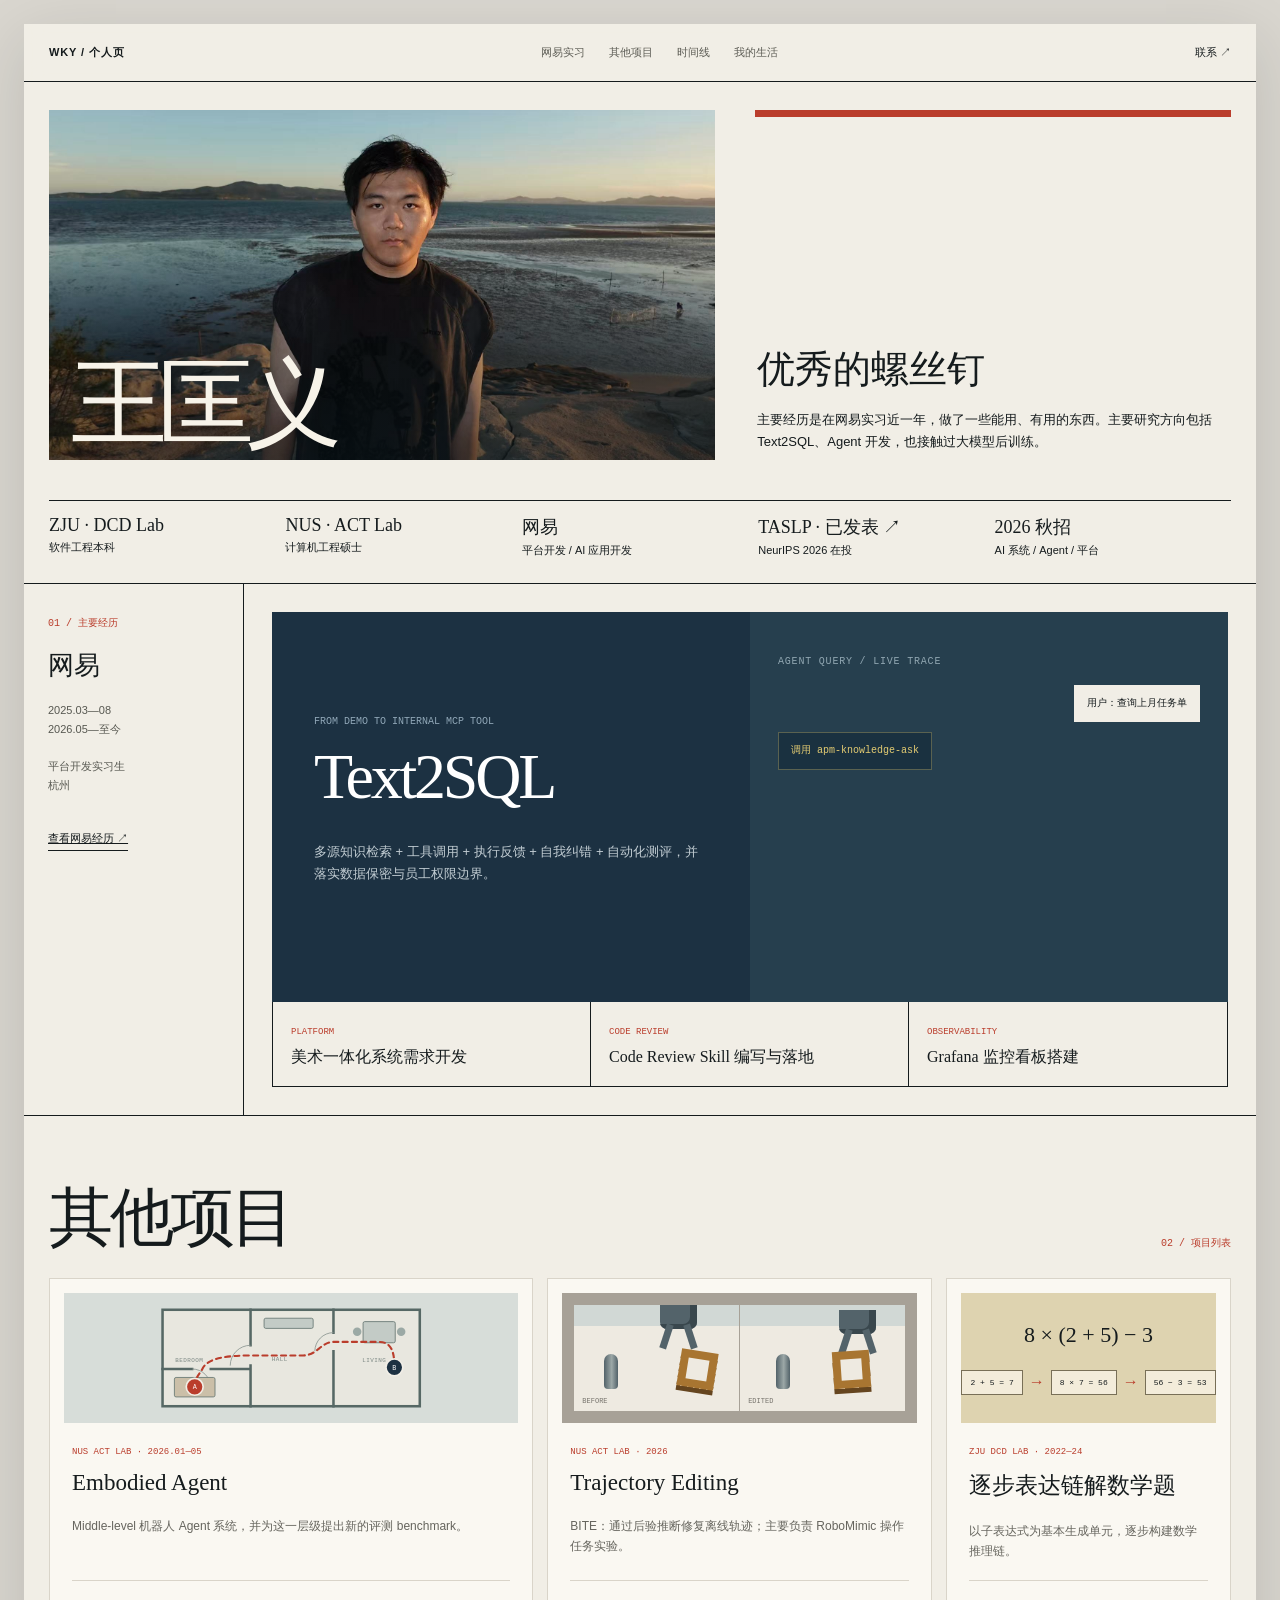
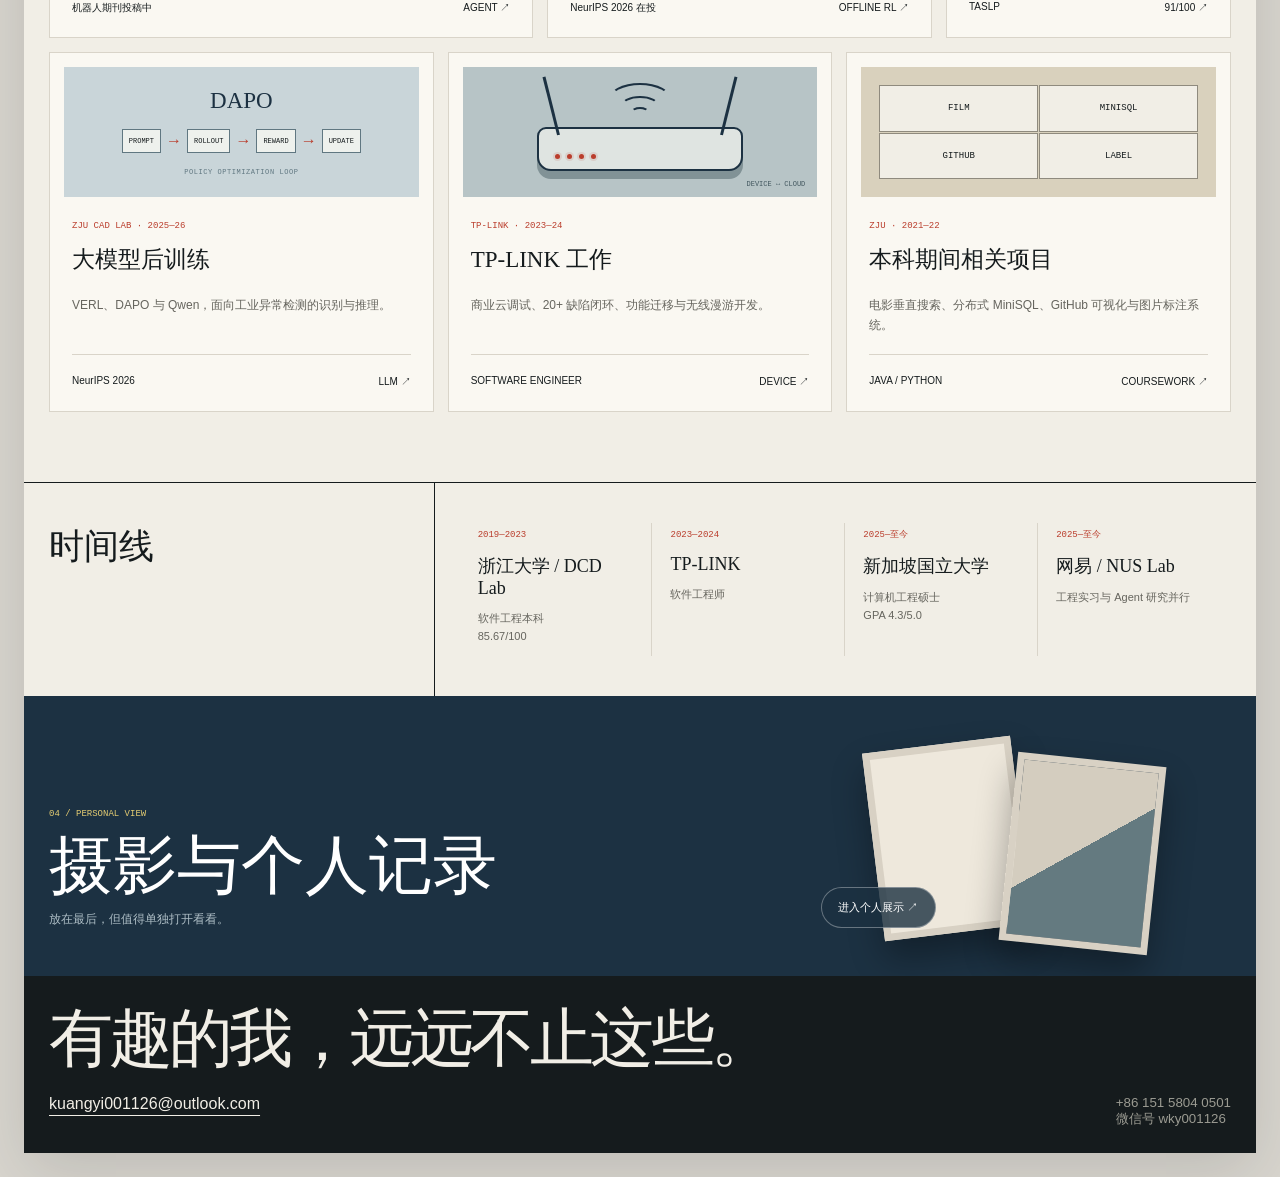
==== index.html @ 23b54fb2 "Refine portfolio homepage and project summaries" ====
<!doctype html>
<html lang="zh-CN">
<head>
  <meta charset="utf-8"><meta name="viewport" content="width=device-width,initial-scale=1">
  <meta name="description" content="王匡义的个人网站：网易平台与 AI 应用开发、Text2SQL、Agent 研究及软件工程项目。">
  <title>WKY / 个人页</title>
  <link rel="stylesheet" href="assets/layout.css">
  <style>
    :root{--paper:#f1eee6;--ink:#151b1d;--red:#ba3d2c;--soft:#d9d4c9;--white:#faf8f2;--navy:#1c3142;--gold:#e4cc72;--sans:Arial,"PingFang SC","Microsoft YaHei",sans-serif;--serif:Georgia,"Songti SC",serif}*{box-sizing:border-box}html{scroll-behavior:smooth}body{margin:0;background:var(--paper);color:var(--ink);font-family:var(--sans)}a{color:inherit}.nav{height:58px;display:flex;align-items:center;padding:0 25px;border-bottom:1px solid var(--ink);position:sticky;top:0;background:#f1eee6ed;backdrop-filter:blur(10px);z-index:20;font-size:11px}.nav b{letter-spacing:.08em}.nav nav{margin:auto;display:flex;gap:24px}.nav a{text-decoration:none}.nav nav a{color:#5c5c55}.nav nav a:hover{color:var(--red)}.hero{padding:45px 25px 25px;border-bottom:1px solid var(--ink)}.hero-top{display:grid;grid-template-columns:1.4fr .6fr;gap:40px;align-items:end}.hero h1{font:400 clamp(72px,12vw,170px)/.75 var(--serif);letter-spacing:-.09em;margin:0}.hero-intro{border-top:7px solid var(--red);padding-top:14px}.hero-intro h2{font:400 clamp(22px,3vw,39px)/1.05 var(--serif);margin:0 0 20px}.hero-intro p{font-size:13px;line-height:1.7;margin:0}.factbar{display:grid;grid-template-columns:repeat(4,1fr);margin-top:40px;border-top:1px solid var(--ink)}.fact{padding:14px 14px 0 0;font-size:11px}.fact b{display:block;font:500 18px var(--serif);margin-bottom:4px}.feature{display:grid;grid-template-columns:220px 1fr;border-bottom:1px solid var(--ink);scroll-margin-top:58px}.rail{border-right:1px solid var(--ink);padding:28px 24px}.rail small{color:var(--red);font:10px ui-monospace,monospace}.rail h2{font:400 26px var(--serif);margin:18px 0}.rail p{font-size:11px;line-height:1.7;color:#575851}.feature-main{padding:28px}.feature-visual{height:390px;background:var(--navy);color:white;display:grid;grid-template-columns:1fr 1fr;overflow:hidden}.query{padding:42px;display:flex;flex-direction:column;justify-content:center}.query small{font:10px ui-monospace,monospace;color:#90a7b7}.query h2{font:400 clamp(37px,5vw,70px)/.95 var(--serif);letter-spacing:-.05em;margin:20px 0}.query p{font-size:13px;line-height:1.7;color:#c2cdd3}.diagram{position:relative;background:#263f4e;display:grid;place-items:center}.loop{width:260px;height:260px;border:1px solid #ffffff4a;border-radius:50%;position:relative;animation:spin 24s linear infinite}.loop span{position:absolute;background:var(--paper);color:var(--ink);padding:8px 10px;font:9px ui-monospace,monospace;transform:translate(-50%,-50%)}.loop span:nth-child(1){left:50%;top:0}.loop span:nth-child(2){left:100%;top:50%}.loop span:nth-child(3){left:50%;top:100%}.loop span:nth-child(4){left:0;top:50%}.feature-caption{display:grid;grid-template-columns:repeat(3,1fr);border:1px solid var(--ink);border-top:0}.cap{padding:18px;border-right:1px solid var(--ink)}.cap:last-child{border:0}.cap small{font:9px ui-monospace,monospace;color:var(--red)}.cap b{display:block;margin-top:9px;font:500 16px var(--serif)}.projects{padding:70px 25px;scroll-margin-top:58px}.section-head{display:flex;justify-content:space-between;align-items:end;margin-bottom:28px}.section-head h2{font:400 clamp(38px,5vw,65px)/1 var(--serif);letter-spacing:-.05em;margin:0}.section-head span{font:10px ui-monospace,monospace;color:var(--red)}.project-grid{display:grid;grid-template-columns:repeat(12,1fr);gap:14px}.card{background:var(--white);border:1px solid var(--soft);min-height:360px;padding:22px;display:flex;flex-direction:column;transition:.3s;cursor:pointer}.card:hover{transform:translateY(-5px);border-color:var(--ink)}.card:nth-child(1){grid-column:span 5}.card:nth-child(2){grid-column:span 4}.card:nth-child(3){grid-column:span 3}.card:nth-child(4),.card:nth-child(5),.card:nth-child(6){grid-column:span 4}.poster{height:130px;margin:-8px -8px 24px;position:relative;overflow:hidden}.p-agent{background:#d9ddd8}.p-agent:before{content:"";position:absolute;width:52px;height:52px;border-radius:50%;background:var(--red);left:55%;top:35%;box-shadow:0 0 0 22px #ba3d2c20}.p-agent:after{content:"";position:absolute;inset:20px;border:1px solid #626d69;transform:skewY(-4deg)}.p-policy{background:var(--navy)}.p-policy:after{content:"";position:absolute;left:10%;top:50%;width:85%;height:2px;background:var(--gold);transform:rotate(-10deg);box-shadow:0 -18px #e4cc7277,0 18px #e4cc7244}.p-reason{background:#ded3b0;display:grid;place-items:center;font:26px var(--serif)}.p-post{background:#c9d5d9;background-image:repeating-linear-gradient(90deg,transparent 0 30px,#8499a126 30px 31px)}.p-platform{background:#e1ddd4}.p-platform:after{content:"APM / QA / INCIDENT";position:absolute;inset:0;display:grid;place-items:center;font:11px ui-monospace,monospace}.p-device{background:#b7c4c6}.p-device:before{content:"";position:absolute;width:55%;height:34%;left:22%;top:43%;border:2px solid var(--navy);border-radius:5px}.card small{font:9px ui-monospace,monospace;color:var(--red)}.card h3{font:500 23px var(--serif);margin:13px 0 8px}.card p{font-size:12px;line-height:1.7;color:#66655e}.card footer{margin-top:auto;padding-top:20px;font-size:10px;border-top:1px solid var(--soft);display:flex;justify-content:space-between}
    .personal{background:var(--navy);color:white;padding:80px 0 65px;overflow:hidden;scroll-margin-top:58px}.personal-head{padding:0 25px;display:grid;grid-template-columns:1fr 1fr;gap:8vw;align-items:end}.personal-head small{font:10px ui-monospace,monospace;color:var(--gold)}.personal-head h2{font:400 clamp(43px,6vw,78px)/.92 var(--serif);letter-spacing:-.055em;margin:18px 0 0}.personal-head p{font-size:13px;line-height:1.75;color:#bcc9d0;margin:0;max-width:560px}.photo-window{margin-top:46px;overflow-x:auto;scrollbar-width:none;cursor:grab;touch-action:pan-y;scroll-snap-type:x proximity}.photo-window::-webkit-scrollbar{display:none}.photo-window.dragging{cursor:grabbing}.photo-track{display:flex;align-items:center;gap:38px;width:max-content;padding:25px 12vw 70px}.photo-frame{width:330px;flex:none;background:#eee8dc;color:var(--ink);padding:13px 13px 20px;border:1px solid #918b80;box-shadow:0 22px 50px #07111d99;scroll-snap-align:center;cursor:pointer;transition:transform .3s}.photo-frame:nth-child(odd){transform:rotate(-2deg)}.photo-frame:nth-child(even){transform:rotate(2.2deg)}.photo-frame:hover{transform:rotate(0) translateY(-7px)}.photo-art{height:360px;position:relative;overflow:hidden;background-color:#c7c7c0}.photo-art span{position:absolute;left:14px;bottom:14px;color:white;font:9px/1.6 ui-monospace,monospace;letter-spacing:.08em;text-shadow:0 1px 4px #000}.photo-a{background:linear-gradient(155deg,transparent 0 52%,#152f42 52%),linear-gradient(25deg,#b7c4c2 0 35%,#d7aa72 35% 52%,#ece6d8 52%)}.photo-b{background:radial-gradient(circle at 68% 34%,#e5cb72 0 9%,transparent 9.5%),linear-gradient(90deg,transparent 49%,#f1eee6 49% 51%,transparent 51%),linear-gradient(#6c7e83 0 48%,#263d4a 48%)}.photo-c{background:repeating-linear-gradient(90deg,#d8d3c8 0 36px,#7d8b89 36px 38px);position:relative}.photo-c:after{content:"";position:absolute;width:120px;height:120px;border-radius:50%;background:var(--red);left:50%;top:50%;transform:translate(-50%,-50%);mix-blend-mode:multiply}.photo-d{background:linear-gradient(35deg,#172f40 0 42%,transparent 42%),linear-gradient(145deg,#d4cdbf 0 50%,#8fa19d 50%)}.photo-frame figcaption{padding:15px 3px 0;display:flex;justify-content:space-between;gap:15px}.photo-frame b{font:500 18px var(--serif)}.photo-frame small{font:8px/1.5 ui-monospace,monospace;color:#77736b;text-align:right}.personal-foot{padding:0 25px;display:flex;justify-content:space-between;color:#91a4ae;font-size:10px}.personal-foot b{color:var(--gold);font-weight:400}.lightbox{position:fixed;inset:0;z-index:60;background:#0c1822eF;display:none;place-items:center;padding:30px}.lightbox.show{display:grid}.lightbox-card{width:min(680px,90vw);background:#eee8dc;padding:16px;color:var(--ink);box-shadow:0 30px 100px #000}.lightbox-card .photo-art{height:min(68vh,650px)}.lightbox-caption{padding:18px 5px 5px;display:flex;justify-content:space-between}.lightbox-close{position:fixed;right:25px;top:22px;background:transparent;border:1px solid #ffffff66;color:white;width:42px;height:42px;border-radius:50%;cursor:pointer;font-size:20px}
    .profile{display:grid;grid-template-columns:1fr 2fr;border-top:1px solid var(--ink)}.profile-title{padding:40px 25px;border-right:1px solid var(--ink)}.profile-title h2{font:400 35px var(--serif);margin:0}.profile-main{padding:40px 25px}.timeline{display:grid;grid-template-columns:repeat(4,1fr)}.time{padding:0 18px;border-right:1px solid var(--soft)}.time:last-child{border:0}.time time{font:9px ui-monospace,monospace;color:var(--red)}.time h3{font:500 18px var(--serif);margin:13px 0 5px}.time p{font-size:11px;line-height:1.6;color:#66655e}.contact{background:var(--ink);color:var(--paper);padding:60px 25px 25px}.contact h2{font:400 clamp(45px,8vw,105px)/.85 var(--serif);letter-spacing:-.06em;margin:0 0 45px}.contact-row{display:flex;justify-content:space-between}.contact a{color:var(--paper);text-underline-offset:6px}.contact small{color:#9b9b92}.reveal{opacity:0;transform:translateY(18px);transition:.6s}.reveal.on{opacity:1;transform:none}@keyframes spin{to{transform:rotate(360deg)}}
    @media(max-width:800px){.nav nav{display:none}.nav{justify-content:space-between}.hero-top,.feature,.profile,.personal-head{grid-template-columns:1fr}.hero h1{font-size:23vw}.hero-intro{margin-top:40px}.factbar{grid-template-columns:1fr 1fr}.rail{border-right:0;border-bottom:1px solid var(--ink)}.feature-main{padding:16px}.feature-visual{height:auto;grid-template-columns:1fr}.diagram{min-height:320px}.feature-caption{grid-template-columns:1fr}.cap{border-right:0;border-bottom:1px solid var(--ink)}.project-grid{grid-template-columns:1fr}.card:nth-child(n){grid-column:auto}.personal-head{gap:25px}.photo-track{padding-left:40px;padding-right:40px;gap:25px}.photo-frame{width:270px}.photo-art{height:315px}.personal-foot{display:block}.personal-foot span{display:block;margin-top:8px}.timeline{grid-template-columns:1fr 1fr;gap:25px}.profile-title{border-right:0;border-bottom:1px solid var(--ink)}.contact-row{display:block}.contact small{display:block;margin-top:25px}}@media(prefers-reduced-motion:reduce){.loop{animation:none}.reveal{opacity:1;transform:none}.photo-frame{transition:none}}
    a.card{text-decoration:none;color:inherit}.feature-link{display:inline-block;margin-top:26px;border-bottom:1px solid var(--ink);padding-bottom:4px;font-size:11px}.personal-entry{min-height:280px;background:var(--navy);color:white;text-decoration:none;padding:48px 25px;display:flex;align-items:end;justify-content:space-between;position:relative;overflow:hidden}.personal-entry:before,.personal-entry:after{content:"";position:absolute;width:135px;height:175px;background:#eee8dc;border:7px solid #d8d1c4;right:19%;top:48px;box-shadow:0 18px 35px #0005;transform:rotate(-7deg)}.personal-entry:after{right:8%;top:63px;transform:rotate(6deg);background:linear-gradient(145deg,#d4cdbf 0 48%,#647a80 48%)}.personal-entry span,.personal-entry>i{position:relative;z-index:2}.personal-entry small{display:block;color:var(--gold);font:9px ui-monospace,monospace;margin-bottom:17px}.personal-entry b{display:block;font:400 clamp(37px,5vw,67px)/.95 var(--serif)}.personal-entry em{display:block;color:#aebec6;font-style:normal;font-size:12px;margin-top:14px}.personal-entry>i{font-style:normal;border:1px solid #ffffff55;border-radius:999px;padding:12px 16px;margin-right:25%;font-size:11px;background:#1c3142cc}.personal-entry:hover>i{background:var(--paper);color:var(--ink)}@media(max-width:800px){.personal-entry{min-height:360px;display:block;padding:40px 20px}.personal-entry:before{right:30%;top:175px;width:105px;height:140px}.personal-entry:after{right:8%;top:190px;width:105px;height:140px}.personal-entry>i{display:inline-block;margin:30px 0 0}}
  </style>
  <link rel="stylesheet" href="assets/home-v2.css">
</head>
<body>
  <header class="nav"><b>WKY / 个人页</b><nav><a href="#netease">网易实习</a><a href="#projects">其他项目</a><a href="#profile">时间线</a><a href="personal/index.html">我的生活</a></nav><button class="nav-contact" type="button" data-contact-open>联系 ↗</button></header>
  <main>
    <section class="hero"><div class="hero-top"><div class="portrait-stage"><img src="assets/personal-hero.jpg" alt="王匡义在海边的个人照"><h1>王匡义</h1></div><div class="hero-intro"><h2>优秀的螺丝钉</h2><p>主要经历是在网易实习近一年，做了一些能用、有用的东西。主要研究方向包括 Text2SQL、Agent 开发，也接触过大模型后训练。</p></div></div><div class="factbar"><div class="fact"><b>ZJU · DCD Lab</b>软件工程本科</div><div class="fact"><b>NUS · ACT Lab</b>计算机工程硕士</div><div class="fact"><b>网易</b>平台开发 / AI 应用开发</div><a class="fact fact-link" href="https://ieeexplore.ieee.org/document/10552332/authors#authors" target="_blank" rel="noreferrer"><b>TASLP · 已发表 ↗</b>NeurIPS 2026 在投</a><div class="fact fact-recruit"><b>2026 秋招</b>AI 系统 / Agent / 平台</div></div></section>
    <section class="feature" id="netease"><aside class="rail"><small>01 / 主要经历</small><h2>网易</h2><p>2025.03—08<br>2026.05—至今<br><br>平台开发实习生<br>杭州</p><a class="feature-link" href="projects/text2sql/index.html">查看网易经历 ↗</a></aside><div class="feature-main"><div class="feature-visual reveal"><div class="query"><small>FROM DEMO TO INTERNAL MCP TOOL</small><h2>Text2SQL</h2><p>多源知识检索 + 工具调用 + 执行反馈 + 自我纠错 + 自动化测评，并落实数据保密与员工权限边界。</p></div><div class="agent-console" aria-label="一次 Agent 查询公司数据的演示"><div class="agent-thread"><div class="agent-status">AGENT QUERY / LIVE TRACE</div><div class="agent-line user">用户：查询上月任务单</div><div class="agent-line tool">调用 apm-knowledge-ask</div><div class="agent-line">返回：请确认月份口径，默认为结算月。</div><div class="agent-line user">用户：结算月，查询</div><div class="agent-line tool">调用 apm-query-ask</div><div class="agent-line agent-cursor">返回：上月任务单共 XX 条</div></div></div></div><div class="feature-caption"><div class="cap"><small>PLATFORM</small><b>美术一体化系统需求开发</b></div><div class="cap"><small>CODE REVIEW</small><b>Code Review Skill 编写与落地</b></div><div class="cap"><small>OBSERVABILITY</small><b>Grafana 监控看板搭建</b></div></div></div></section>
    <section class="projects" id="projects"><header class="section-head"><h2>其他项目</h2><span>02 / 项目列表</span></header><div class="project-grid">
      <a class="card reveal" href="projects/embodied-agent/index.html"><div class="poster p-agent"><svg class="floorplan" viewBox="0 0 320 130" role="img" aria-label="Agent 从卧室 A 经过门洞和走廊到达客厅 B 的俯视路径"><rect class="floor-shell" x="8" y="8" width="304" height="114"/><path class="floor-wall" d="M112 8V50 M112 74V122 M210 8V35 M210 57V122 M8 78H43 M65 78H112"/><path class="floor-door" d="M112 50A24 24 0 0 0 88 74 M210 35A22 22 0 0 0 188 57 M43 78A22 22 0 0 1 65 100"/><rect class="floor-bed" x="22" y="88" width="48" height="23" rx="2"/><rect class="floor-table" x="245" y="22" width="38" height="25" rx="2"/><circle class="floor-chair" cx="238" cy="34" r="5"/><circle class="floor-chair" cx="290" cy="34" r="5"/><rect class="floor-cabinet" x="128" y="18" width="58" height="12" rx="2"/><text class="floor-label" x="23" y="70">BEDROOM</text><text class="floor-label" x="137" y="68">HALL</text><text class="floor-label" x="244" y="70">LIVING</text><path class="agent-route" d="M46 99 C46 88 52 84 55 78 C61 65 84 62 112 62 L174 62 C191 62 195 46 210 46 L264 46 C280 46 282 61 282 76"/><circle class="point point-a" cx="46" cy="99" r="10"/><text class="point-text" x="46" y="102">A</text><circle class="point point-b" cx="282" cy="76" r="10"/><text class="point-text" x="282" y="79">B</text></svg></div><small>NUS ACT LAB · 2026.01—05</small><h3>Embodied Agent</h3><p>Middle-level 机器人 Agent 系统，并为这一层级提出新的评测 benchmark。</p><footer><span>机器人期刊投稿中</span><span>AGENT ↗</span></footer></a>
      <a class="card reveal" href="projects/generative-policy/index.html"><div class="poster p-trajectory" aria-label="机械臂操作轨迹编辑的前后对比示意图"><div class="manip-frame"><i class="gripper"></i><i class="peg"></i><i class="fixture"></i><span>BEFORE</span></div><div class="manip-frame edited"><i class="gripper"></i><i class="peg"></i><i class="fixture"></i><span>EDITED</span></div></div><small>NUS ACT LAB · 2026</small><h3>Trajectory Editing</h3><p>BITE：通过后验推断修复离线轨迹；主要负责 RoboMimic 操作任务实验。</p><footer><span>NeurIPS 2026 在投</span><span>OFFLINE RL ↗</span></footer></a>
      <a class="card reveal" href="projects/reasoning-chain/index.html"><div class="poster p-math" aria-label="数学应用题逐步拆解为子表达式的示意图"><div class="math-problem">8 × (2 + 5) − 3</div><div class="math-chain"><span>2 + 5 = 7</span><b>→</b><span>8 × 7 = 56</span><b>→</b><span>56 − 3 = 53</span></div></div><small>ZJU DCD LAB · 2022—24</small><h3>逐步表达链解数学题</h3><p>以子表达式为基本生成单元，逐步构建数学推理链。</p><footer><span>TASLP</span><span>91/100 ↗</span></footer></a>
      <a class="card reveal" href="projects/post-training/index.html"><div class="poster p-dapo" aria-label="DAPO 强化学习后训练闭环示意图"><strong>DAPO</strong><div class="dapo-flow"><span>PROMPT</span><b>→</b><span>ROLLOUT</span><b>→</b><span>REWARD</span><b>→</b><span>UPDATE</span></div><i>POLICY OPTIMIZATION LOOP</i></div><small>ZJU CAD LAB · 2025—26</small><h3>大模型后训练</h3><p>VERL、DAPO 与 Qwen，面向工业异常检测的识别与推理。</p><footer><span>NeurIPS 2026</span><span>LLM ↗</span></footer></a>
      <a class="card reveal" href="projects/tplink/index.html"><div class="poster p-router" aria-label="带天线和无线信号的路由器示意图"><div class="wifi"><i></i><i></i><i></i></div><div class="router"><span class="antenna left"></span><span class="antenna right"></span><div class="router-face"><i></i><i></i><i></i><i></i></div></div><small>DEVICE ↔ CLOUD</small></div><small>TP-LINK · 2023—24</small><h3>TP-LINK 工作</h3><p>商业云调试、20+ 缺陷闭环、功能迁移与无线漫游开发。</p><footer><span>SOFTWARE ENGINEER</span><span>DEVICE ↗</span></footer></a>
      <a class="card reveal" href="projects/undergraduate/index.html"><div class="poster p-undergrad"><span>FILM</span><span>MINISQL</span><span>GITHUB</span><span>LABEL</span></div><small>ZJU · 2021—22</small><h3>本科期间相关项目</h3><p>电影垂直搜索、分布式 MiniSQL、GitHub 可视化与图片标注系统。</p><footer><span>JAVA / PYTHON</span><span>COURSEWORK ↗</span></footer></a>
    </div></section>
    <section class="profile" id="profile"><div class="profile-title"><h2>时间线</h2></div><div class="profile-main"><div class="timeline"><article class="time"><time>2019—2023</time><h3>浙江大学 / DCD Lab</h3><p>软件工程本科<br>85.67/100</p></article><article class="time"><time>2023—2024</time><h3>TP-LINK</h3><p>软件工程师</p></article><article class="time"><time>2025—至今</time><h3>新加坡国立大学</h3><p>计算机工程硕士<br>GPA 4.3/5.0</p></article><article class="time"><time>2025—至今</time><h3>网易 / NUS Lab</h3><p>工程实习与 Agent 研究并行</p></article></div></div></section>
    <a class="personal-entry" href="personal/index.html"><span><small>04 / PERSONAL VIEW</small><b>摄影与个人记录</b><em>放在最后，但值得单独打开看看。</em></span><i>进入个人展示 ↗</i></a>
  </main>
  <footer class="contact"><h2>有趣的我，远远不止这些。</h2><div class="contact-row"><a href="mailto:kuangyi001126@outlook.com">kuangyi001126@outlook.com</a><small>+86 151 5804 0501<br>微信号 wky001126</small></div></footer>
  <div class="contact-modal" role="dialog" aria-modal="true" aria-labelledby="contact-title"><div class="contact-card"><header><h2 id="contact-title">联系我</h2><button class="contact-close" type="button" aria-label="关闭联系信息">×</button></header><dl class="contact-list"><div class="contact-item"><dt>EMAIL</dt><dd><a href="mailto:kuangyi001126@outlook.com">kuangyi001126@outlook.com</a></dd></div><div class="contact-item"><dt>PHONE</dt><dd><a href="tel:+8615158040501">151 5804 0501</a></dd></div><div class="contact-item"><dt>WECHAT</dt><dd>wky001126</dd></div></dl></div></div>
  <script>
    const io=new IntersectionObserver(es=>es.forEach(e=>e.isIntersecting&&e.target.classList.add('on')),{threshold:.1});document.querySelectorAll('.reveal').forEach(e=>io.observe(e));
    const agentLines=[...document.querySelectorAll('.agent-line')],reducedMotion=matchMedia('(prefers-reduced-motion: reduce)');
    let agentTimers=[];
    function clearAgentTimers(){agentTimers.forEach(clearTimeout);agentTimers=[]}
    function runAgentTrace(){
      clearAgentTimers();
      agentLines.forEach(line=>line.classList.remove('visible'));
      if(reducedMotion.matches){agentLines.forEach(line=>line.classList.add('visible'));return}
      agentLines.forEach((line,index)=>agentTimers.push(setTimeout(()=>line.classList.add('visible'),350+index*900)));
      agentTimers.push(setTimeout(runAgentTrace,350+agentLines.length*900+3000));
    }
    runAgentTrace();reducedMotion.addEventListener('change',runAgentTrace);
    const contactModal=document.querySelector('.contact-modal'),contactOpen=document.querySelector('[data-contact-open]'),contactClose=document.querySelector('.contact-close');
    function setContact(open){contactModal.classList.toggle('show',open);document.body.style.overflow=open?'hidden':'';if(open)contactClose.focus();else contactOpen.focus()}
    contactOpen.addEventListener('click',()=>setContact(true));contactClose.addEventListener('click',()=>setContact(false));contactModal.addEventListener('click',event=>{if(event.target===contactModal)setContact(false)});document.addEventListener('keydown',event=>{if(event.key==='Escape'&&contactModal.classList.contains('show'))setContact(false)});
  </script>
</body></html>
---- assets/layout.css ----
/* Shared page frame: roomy on desktop, unchanged edge-to-edge on mobile. */
@media (min-width: 1024px) {
  html {
    background: #d9d6cf;
  }

  body {
    width: calc(100% - 48px);
    max-width: 1600px;
    min-height: calc(100vh - 48px);
    margin: 24px auto !important;
    box-shadow: 0 18px 60px rgba(21, 27, 29, 0.14);
  }

  html:has(.personal-hero) {
    background: #102431;
  }
}
---- assets/home-v2.css ----
/* Homepage refinement based on the content ledger (2026-08-12). */
.nav-contact {
  border: 0;
  padding: 0;
  background: transparent;
  color: inherit;
  font: inherit;
  cursor: pointer;
}

.hero {
  padding-top: 28px;
}

.hero-top {
  grid-template-columns: minmax(0, 1.05fr) minmax(360px, .75fr);
  align-items: stretch;
}

.portrait-stage {
  position: relative;
  min-height: 350px;
  max-height: 390px;
  overflow: hidden;
  background: #a8c3c6;
}

.portrait-stage img {
  width: 100%;
  height: 100%;
  object-fit: cover;
  object-position: center 43%;
  display: block;
  filter: saturate(.85) contrast(1.03);
}

.portrait-stage::after {
  content: "";
  position: absolute;
  inset: 42% 0 0;
  background: linear-gradient(transparent, rgba(12, 24, 30, .58));
  pointer-events: none;
}

.hero .portrait-stage h1 {
  position: absolute;
  left: 22px;
  bottom: 18px;
  z-index: 1;
  color: #f7f3e9;
  font-size: clamp(62px, 7.5vw, 112px);
  line-height: .78;
  text-shadow: 0 3px 24px rgba(0, 0, 0, .35);
}

.hero-intro {
  display: flex;
  flex-direction: column;
  justify-content: flex-end;
  padding: 28px 2px 7px;
}

.fact-link {
  text-decoration: none;
}

.fact-link:hover b {
  color: var(--red);
}

.factbar {
  grid-template-columns: repeat(5, minmax(0, 1fr));
}

.agent-console {
  background: #263f4e;
  padding: 28px;
  display: flex;
  align-items: center;
  overflow: hidden;
}

.agent-thread {
  width: 100%;
  display: grid;
  gap: 10px;
  font: 10px/1.55 ui-monospace, SFMono-Regular, Consolas, monospace;
}

.agent-status {
  margin-bottom: 5px;
  color: #91a7b2;
  letter-spacing: .08em;
}

.agent-line {
  width: fit-content;
  max-width: 92%;
  padding: 10px 12px;
  border: 1px solid #ffffff2c;
  background: #172d3dcc;
  color: #d9e2e6;
  opacity: 0;
  transform: translateY(7px);
  transition: opacity .32s ease, transform .32s ease;
}

.agent-line.visible {
  opacity: 1;
  transform: none;
}

.agent-line.user {
  justify-self: end;
  background: #f1eee6;
  color: var(--ink);
  border-color: transparent;
}

.agent-line.tool {
  color: var(--gold);
  border-color: #e4cc7250;
}

.agent-cursor::after {
  content: "_";
  animation: cursor-blink .7s steps(1) infinite;
}

@keyframes cursor-blink { 50% { opacity: 0; } }

.feature-caption {
  grid-template-columns: repeat(3, 1fr);
}

.p-agent {
  display: grid;
  place-items: center;
  padding: 10px;
  background: #d7ddd9;
}

.p-agent::before,
.p-agent::after {
  content: none;
}

.floorplan {
  width: 100%;
  height: 100%;
}

.floor-shell,
.floor-wall {
  fill: #e8e7df;
  stroke: #566865;
  stroke-width: 3;
  stroke-linecap: square;
}

.floor-wall { fill: none; }

.floor-door {
  fill: none;
  stroke: #8b9691;
  stroke-width: 1;
}

.floor-bed,
.floor-table,
.floor-cabinet {
  fill: #c3cbc6;
  stroke: #687874;
  stroke-width: 1;
}

.floor-bed { fill: #cbbfa8; }
.floor-chair { fill: #9ba9a5; }

.floor-label {
  fill: #7b8783;
  font: 7px ui-monospace, monospace;
  letter-spacing: .08em;
}

.agent-route {
  fill: none;
  stroke: var(--red);
  stroke-width: 2.5;
  stroke-linecap: round;
  stroke-dasharray: 6 5;
}

.point { stroke: #f1eee6; stroke-width: 2; }
.point-a { fill: var(--red); }
.point-b { fill: var(--navy); }

.point-text {
  fill: white;
  text-anchor: middle;
  font: 8px ui-monospace, monospace;
}

.p-undergrad {
  background: #d9d1bd;
  display: grid;
  grid-template-columns: repeat(2, 1fr);
  gap: 1px;
  padding: 18px;
}

.p-trajectory {
  display: grid;
  grid-template-columns: 1fr 1fr;
  gap: 1px;
  padding: 12px;
  background: #a7a197;
}

.manip-frame {
  position: relative;
  overflow: hidden;
  background: linear-gradient(#d1d8d5 0 20%, #eeeae1 20%);
}

.manip-frame span {
  position: absolute;
  left: 8px;
  bottom: 6px;
  color: #77746d;
  font: 7px ui-monospace, monospace;
}

.gripper {
  position: absolute;
  width: 37px;
  height: 24px;
  left: 52%;
  top: 0;
  background: #53636a;
  border-radius: 0 0 7px 7px;
  box-shadow: inset -7px -5px #39474d;
}

.gripper::before,
.gripper::after {
  content: "";
  position: absolute;
  top: 19px;
  width: 7px;
  height: 25px;
  background: #53636a;
}

.gripper::before { left: 3px; transform: rotate(18deg); }
.gripper::after { right: 3px; transform: rotate(-18deg); }

.peg {
  position: absolute;
  left: 18%;
  bottom: 22px;
  width: 14px;
  height: 35px;
  border-radius: 7px 7px 4px 4px;
  background: linear-gradient(90deg, #526269, #9ca8a7 55%, #526269);
}

.fixture {
  position: absolute;
  right: 14%;
  bottom: 23px;
  width: 37px;
  height: 37px;
  border: 8px solid #a87531;
  transform: rotate(9deg);
  box-shadow: 0 5px 0 #65451f;
}

.edited .gripper { left: 60%; top: 5px; }
.edited .peg { left: 22%; }
.edited .fixture { right: 21%; transform: rotate(-4deg); }

.p-math {
  display: flex;
  flex-direction: column;
  justify-content: center;
  gap: 22px;
  padding: 20px;
  background: #ded3b0;
}

.math-problem {
  text-align: center;
  font: 500 22px var(--serif);
}

.math-chain {
  display: flex;
  align-items: center;
  justify-content: center;
  gap: 6px;
}

.math-chain span {
  padding: 7px 8px;
  border: 1px solid #786f57;
  background: #f3ecda;
  font: 8px ui-monospace, monospace;
  white-space: nowrap;
}

.math-chain b { color: var(--red); font-weight: 400; }

.p-dapo {
  position: relative;
  display: grid;
  place-items: center;
  align-content: center;
  gap: 15px;
  padding: 18px;
  background: #c9d5d9;
}

.p-dapo strong {
  font: 500 23px var(--serif);
  color: var(--navy);
}

.dapo-flow {
  display: flex;
  align-items: center;
  justify-content: center;
  gap: 5px;
}

.dapo-flow span {
  padding: 7px 6px;
  border: 1px solid #607781;
  background: #eef1ed;
  font: 7px ui-monospace, monospace;
}

.dapo-flow b { color: var(--red); font-weight: 400; }

.p-dapo > i {
  color: #607781;
  font: 7px ui-monospace, monospace;
  letter-spacing: .08em;
}

.p-router {
  position: relative;
  display: grid;
  place-items: center;
  background: #b7c4c6;
}

.router {
  position: relative;
  width: 58%;
  height: 44px;
  margin-top: 34px;
  border: 2px solid var(--navy);
  border-radius: 9px 9px 14px 14px;
  background: #dfe4e1;
  box-shadow: 0 8px 0 #819296;
}

.antenna {
  position: absolute;
  bottom: 34px;
  width: 3px;
  height: 60px;
  background: var(--navy);
  transform-origin: bottom;
}

.antenna.left { left: 18px; transform: rotate(-14deg); }
.antenna.right { right: 18px; transform: rotate(14deg); }

.router-face {
  position: absolute;
  left: 16px;
  bottom: 10px;
  display: flex;
  gap: 7px;
}

.router-face i {
  width: 5px;
  height: 5px;
  border-radius: 50%;
  background: var(--red);
  box-shadow: 0 0 0 2px #ba3d2c20;
}

.wifi {
  position: absolute;
  left: 50%;
  top: 5px;
  width: 70px;
  height: 45px;
  transform: translateX(-50%);
}

.wifi i {
  position: absolute;
  left: 50%;
  bottom: 0;
  border: 2px solid var(--navy);
  border-bottom: 0;
  border-left-color: transparent;
  border-right-color: transparent;
  border-radius: 50% 50% 0 0;
  transform: translateX(-50%);
}

.wifi i:nth-child(1) { width: 18px; height: 10px; }
.wifi i:nth-child(2) { width: 39px; height: 21px; }
.wifi i:nth-child(3) { width: 64px; height: 34px; }

.p-router > small {
  position: absolute;
  right: 12px;
  bottom: 9px;
  color: #42575f;
  font: 7px ui-monospace, monospace;
}

.p-undergrad span {
  display: grid;
  place-items: center;
  background: #f1eee6;
  border: 1px solid #8f8a7e;
  font: 9px ui-monospace, monospace;
}

.contact {
  padding-top: 36px;
}

.contact h2 {
  font-size: clamp(30px, 5vw, 64px);
  margin-bottom: 28px;
}

.contact-modal {
  position: fixed;
  inset: 0;
  z-index: 80;
  display: none;
  place-items: center;
  padding: 24px;
  background: #10191de8;
}

.contact-modal.show { display: grid; }

.contact-card {
  width: min(560px, 100%);
  background: var(--paper);
  color: var(--ink);
  border-top: 7px solid var(--red);
  padding: 30px;
  box-shadow: 0 30px 90px #0008;
}

.contact-card header {
  display: flex;
  justify-content: space-between;
  align-items: start;
  margin-bottom: 28px;
}

.contact-card h2 {
  margin: 0;
  font: 400 38px/1 var(--serif);
}

.contact-close {
  border: 1px solid var(--ink);
  width: 34px;
  height: 34px;
  border-radius: 50%;
  background: transparent;
  cursor: pointer;
}

.contact-list {
  display: grid;
  gap: 0;
  margin: 0;
}

.contact-item {
  display: grid;
  grid-template-columns: 80px 1fr;
  gap: 20px;
  padding: 16px 0;
  border-top: 1px solid var(--soft);
}

.contact-item dt {
  color: var(--red);
  font: 9px ui-monospace, monospace;
}

.contact-item dd {
  margin: 0;
  font: 17px var(--serif);
}

.contact-item a { text-underline-offset: 5px; }

@media (max-width: 800px) {
  .hero { padding: 20px 16px 24px; }
  .hero-top { display: block; }
  .portrait-stage { min-height: 310px; }
  .portrait-stage img { object-position: center center; }
  .hero .portrait-stage h1 { font-size: 20vw; left: 14px; bottom: 12px; }
  .hero-intro { margin-top: 18px; padding: 18px 0 0; }
  .factbar { grid-template-columns: repeat(2, minmax(0, 1fr)); }
  .fact-recruit { grid-column: 1 / -1; }
  .agent-console { min-height: 380px; padding: 20px; }
  .agent-line { max-width: 96%; }
  .contact-card { padding: 24px 20px; }
  .contact-item { grid-template-columns: 60px 1fr; gap: 10px; }
}

@media (prefers-reduced-motion: reduce) {
  .agent-line { opacity: 1; transform: none; transition: none; }
  .agent-cursor::after { animation: none; }
}
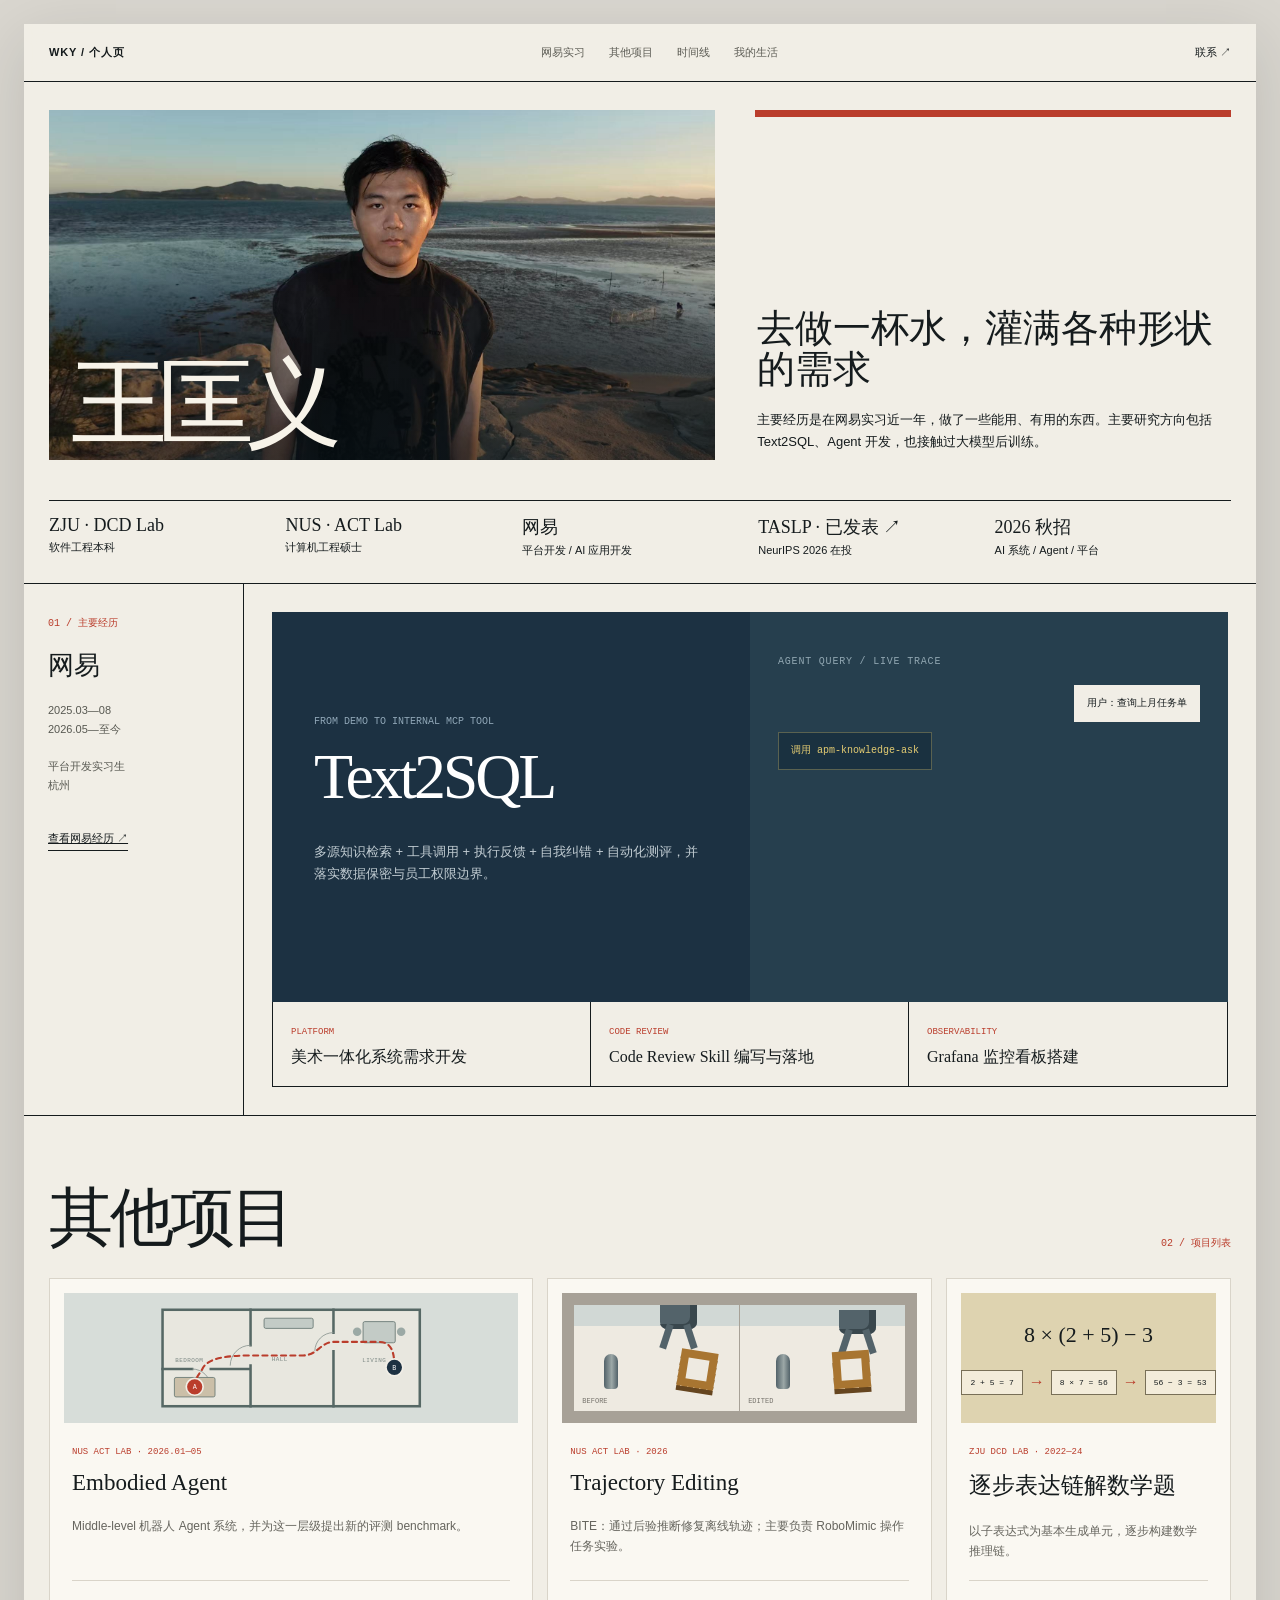
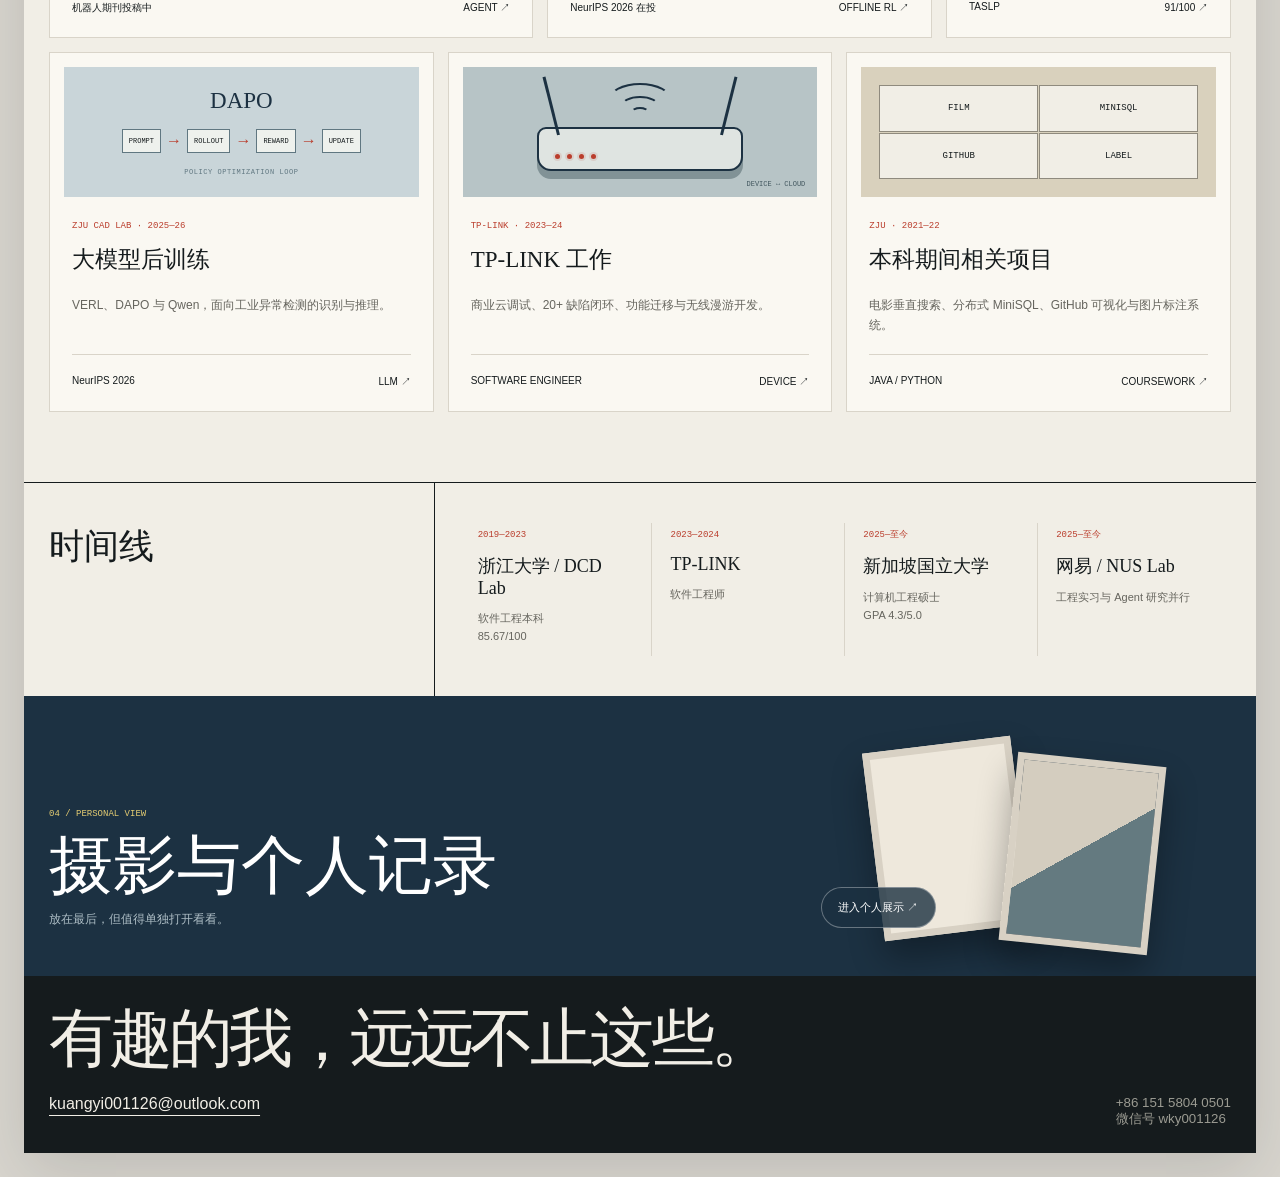
==== commit 279af782: "Refine mobile hero presentation" ====
--- a/index.html
+++ b/index.html
@@ -17,7 +17,7 @@
 <body>
   <header class="nav"><b>WKY / 个人页</b><nav><a href="#netease">网易实习</a><a href="#projects">其他项目</a><a href="#profile">时间线</a><a href="personal/index.html">我的生活</a></nav><button class="nav-contact" type="button" data-contact-open>联系 ↗</button></header>
   <main>
-    <section class="hero"><div class="hero-top"><div class="portrait-stage"><img src="assets/personal-hero.jpg" alt="王匡义在海边的个人照"><h1>王匡义</h1></div><div class="hero-intro"><h2>优秀的螺丝钉</h2><p>主要经历是在网易实习近一年，做了一些能用、有用的东西。主要研究方向包括 Text2SQL、Agent 开发，也接触过大模型后训练。</p></div></div><div class="factbar"><div class="fact"><b>ZJU · DCD Lab</b>软件工程本科</div><div class="fact"><b>NUS · ACT Lab</b>计算机工程硕士</div><div class="fact"><b>网易</b>平台开发 / AI 应用开发</div><a class="fact fact-link" href="https://ieeexplore.ieee.org/document/10552332/authors#authors" target="_blank" rel="noreferrer"><b>TASLP · 已发表 ↗</b>NeurIPS 2026 在投</a><div class="fact fact-recruit"><b>2026 秋招</b>AI 系统 / Agent / 平台</div></div></section>
+    <section class="hero"><div class="hero-top"><div class="portrait-stage"><img src="assets/personal-hero.jpg" alt="王匡义在海边的个人照"><h1>王匡义</h1></div><div class="hero-intro"><h2>去做一杯水，灌满各种形状的需求</h2><p>主要经历是在网易实习近一年，做了一些能用、有用的东西。主要研究方向包括 Text2SQL、Agent 开发，也接触过大模型后训练。</p></div></div><div class="factbar"><div class="fact"><b>ZJU · DCD Lab</b>软件工程本科</div><div class="fact"><b>NUS · ACT Lab</b>计算机工程硕士</div><div class="fact"><b>网易</b>平台开发 / AI 应用开发</div><a class="fact fact-link" href="https://ieeexplore.ieee.org/document/10552332/authors#authors" target="_blank" rel="noreferrer"><b>TASLP · 已发表 ↗</b>NeurIPS 2026 在投</a><div class="fact fact-recruit"><b>2026 秋招</b>AI 系统 / Agent / 平台</div></div></section>
     <section class="feature" id="netease"><aside class="rail"><small>01 / 主要经历</small><h2>网易</h2><p>2025.03—08<br>2026.05—至今<br><br>平台开发实习生<br>杭州</p><a class="feature-link" href="projects/text2sql/index.html">查看网易经历 ↗</a></aside><div class="feature-main"><div class="feature-visual reveal"><div class="query"><small>FROM DEMO TO INTERNAL MCP TOOL</small><h2>Text2SQL</h2><p>多源知识检索 + 工具调用 + 执行反馈 + 自我纠错 + 自动化测评，并落实数据保密与员工权限边界。</p></div><div class="agent-console" aria-label="一次 Agent 查询公司数据的演示"><div class="agent-thread"><div class="agent-status">AGENT QUERY / LIVE TRACE</div><div class="agent-line user">用户：查询上月任务单</div><div class="agent-line tool">调用 apm-knowledge-ask</div><div class="agent-line">返回：请确认月份口径，默认为结算月。</div><div class="agent-line user">用户：结算月，查询</div><div class="agent-line tool">调用 apm-query-ask</div><div class="agent-line agent-cursor">返回：上月任务单共 XX 条</div></div></div></div><div class="feature-caption"><div class="cap"><small>PLATFORM</small><b>美术一体化系统需求开发</b></div><div class="cap"><small>CODE REVIEW</small><b>Code Review Skill 编写与落地</b></div><div class="cap"><small>OBSERVABILITY</small><b>Grafana 监控看板搭建</b></div></div></div></section>
     <section class="projects" id="projects"><header class="section-head"><h2>其他项目</h2><span>02 / 项目列表</span></header><div class="project-grid">
       <a class="card reveal" href="projects/embodied-agent/index.html"><div class="poster p-agent"><svg class="floorplan" viewBox="0 0 320 130" role="img" aria-label="Agent 从卧室 A 经过门洞和走廊到达客厅 B 的俯视路径"><rect class="floor-shell" x="8" y="8" width="304" height="114"/><path class="floor-wall" d="M112 8V50 M112 74V122 M210 8V35 M210 57V122 M8 78H43 M65 78H112"/><path class="floor-door" d="M112 50A24 24 0 0 0 88 74 M210 35A22 22 0 0 0 188 57 M43 78A22 22 0 0 1 65 100"/><rect class="floor-bed" x="22" y="88" width="48" height="23" rx="2"/><rect class="floor-table" x="245" y="22" width="38" height="25" rx="2"/><circle class="floor-chair" cx="238" cy="34" r="5"/><circle class="floor-chair" cx="290" cy="34" r="5"/><rect class="floor-cabinet" x="128" y="18" width="58" height="12" rx="2"/><text class="floor-label" x="23" y="70">BEDROOM</text><text class="floor-label" x="137" y="68">HALL</text><text class="floor-label" x="244" y="70">LIVING</text><path class="agent-route" d="M46 99 C46 88 52 84 55 78 C61 65 84 62 112 62 L174 62 C191 62 195 46 210 46 L264 46 C280 46 282 61 282 76"/><circle class="point point-a" cx="46" cy="99" r="10"/><text class="point-text" x="46" y="102">A</text><circle class="point point-b" cx="282" cy="76" r="10"/><text class="point-text" x="282" y="79">B</text></svg></div><small>NUS ACT LAB · 2026.01—05</small><h3>Embodied Agent</h3><p>Middle-level 机器人 Agent 系统，并为这一层级提出新的评测 benchmark。</p><footer><span>机器人期刊投稿中</span><span>AGENT ↗</span></footer></a>
--- a/assets/home-v2.css
+++ b/assets/home-v2.css
@@ -515,9 +515,22 @@
 @media (max-width: 800px) {
   .hero { padding: 20px 16px 24px; }
   .hero-top { display: block; }
-  .portrait-stage { min-height: 310px; }
-  .portrait-stage img { object-position: center center; }
-  .hero .portrait-stage h1 { font-size: 20vw; left: 14px; bottom: 12px; }
+  .portrait-stage {
+    height: 230px;
+    min-height: 0;
+    max-height: none;
+  }
+  .portrait-stage img { object-position: center 42%; }
+  .portrait-stage::after {
+    inset: 55% 0 0;
+    background: linear-gradient(transparent, rgba(12, 24, 30, .68));
+  }
+  .hero .portrait-stage h1 {
+    left: 14px;
+    bottom: 11px;
+    font-size: clamp(50px, 15vw, 64px);
+    line-height: .82;
+  }
   .hero-intro { margin-top: 18px; padding: 18px 0 0; }
   .factbar { grid-template-columns: repeat(2, minmax(0, 1fr)); }
   .fact-recruit { grid-column: 1 / -1; }
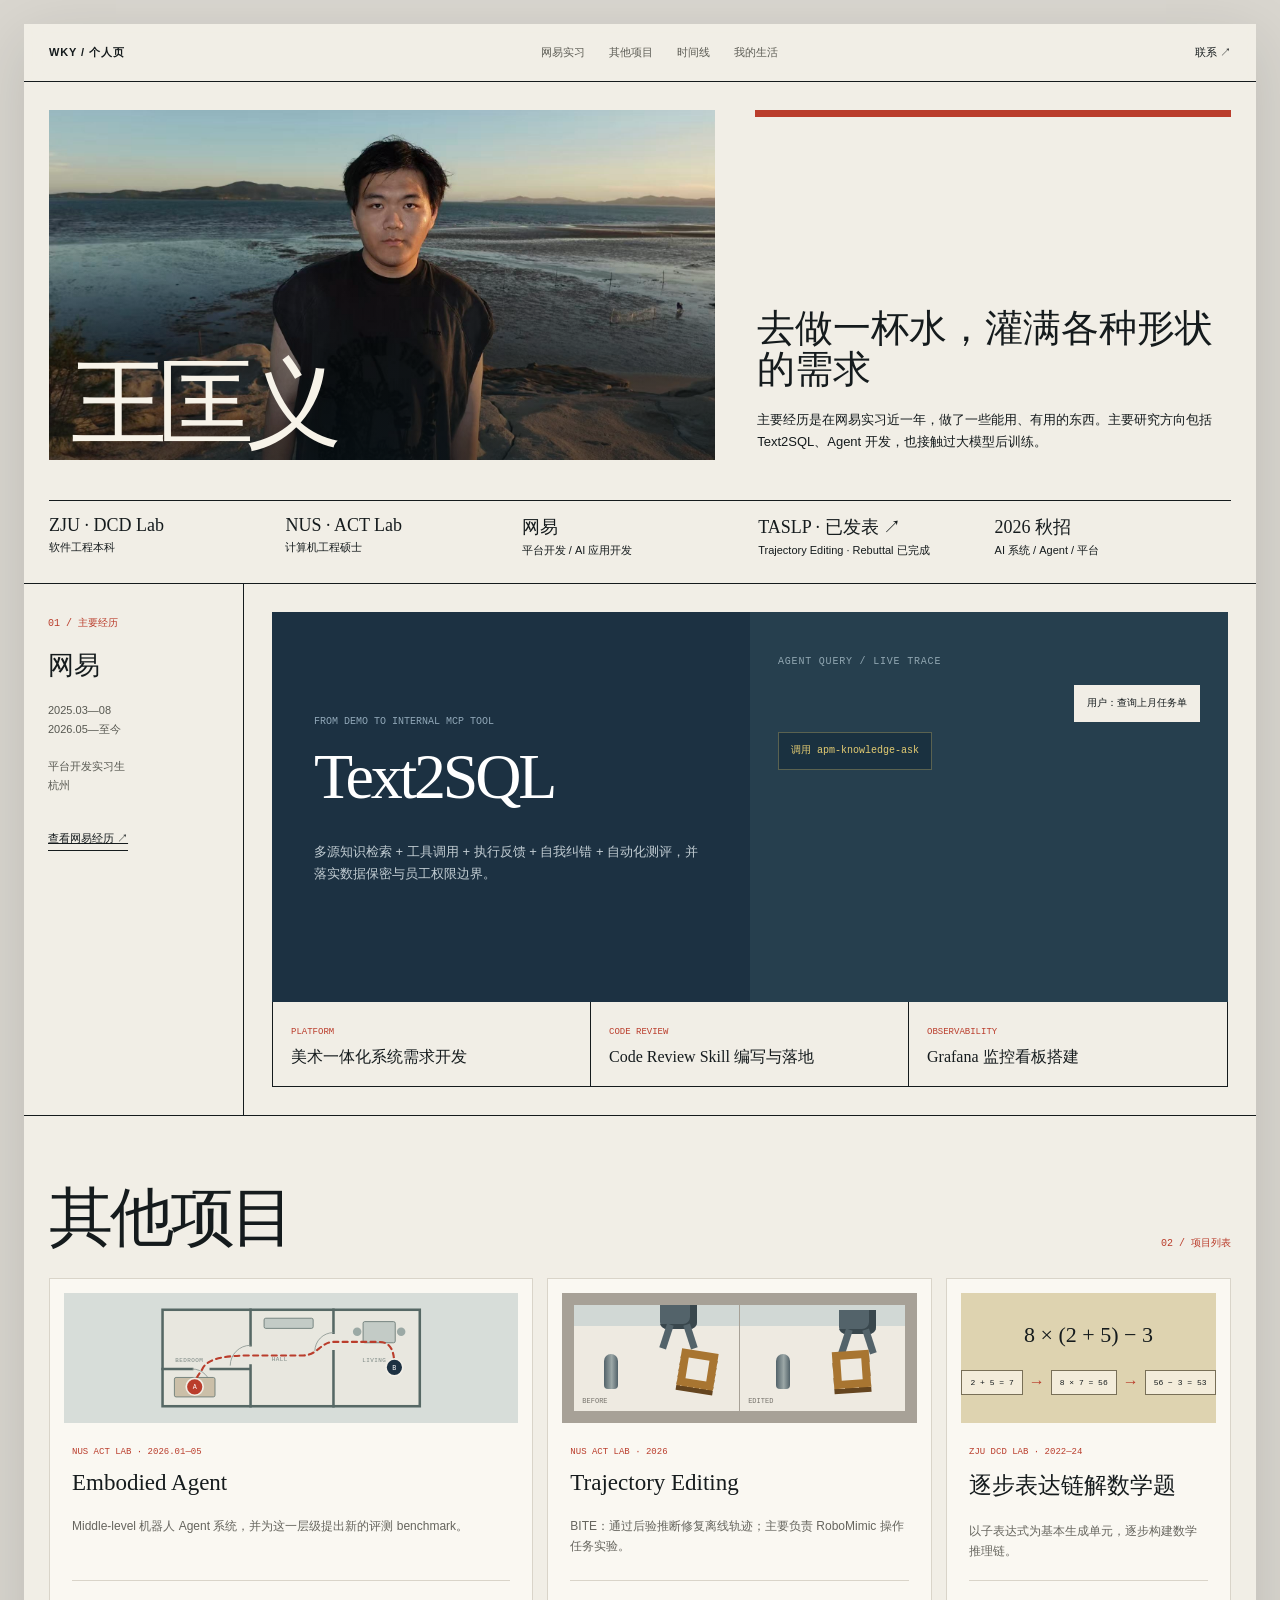
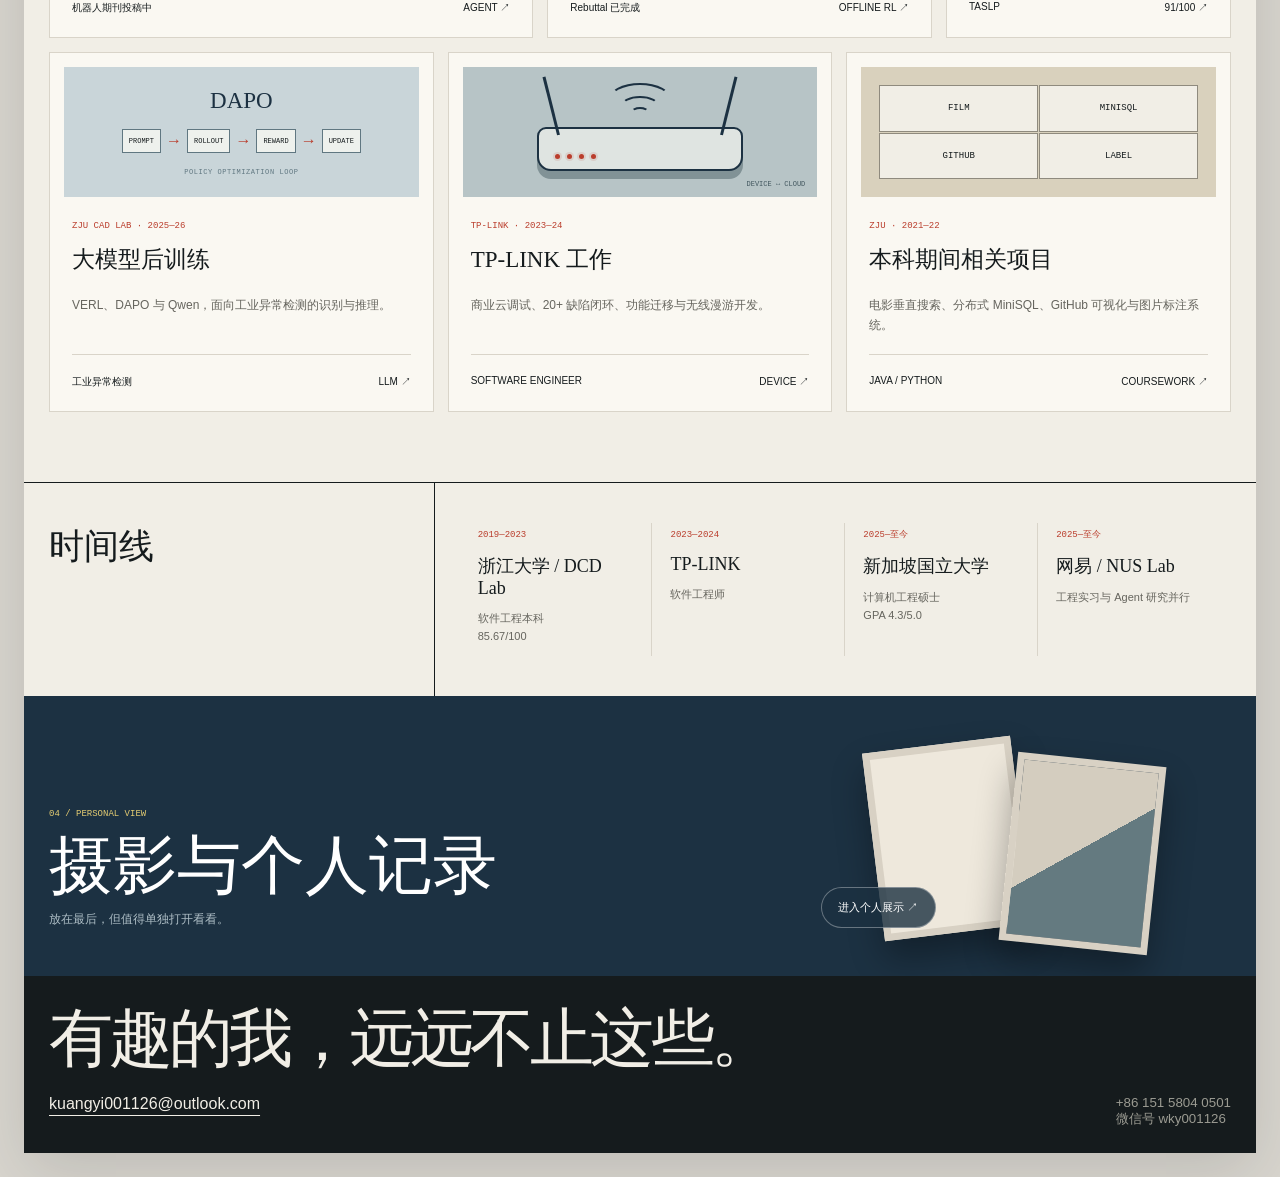
==== commit c2f7a4d9: "Refine project detail pages" ====
--- a/index.html
+++ b/index.html
@@ -17,13 +17,13 @@
 <body>
   <header class="nav"><b>WKY / 个人页</b><nav><a href="#netease">网易实习</a><a href="#projects">其他项目</a><a href="#profile">时间线</a><a href="personal/index.html">我的生活</a></nav><button class="nav-contact" type="button" data-contact-open>联系 ↗</button></header>
   <main>
-    <section class="hero"><div class="hero-top"><div class="portrait-stage"><img src="assets/personal-hero.jpg" alt="王匡义在海边的个人照"><h1>王匡义</h1></div><div class="hero-intro"><h2>去做一杯水，灌满各种形状的需求</h2><p>主要经历是在网易实习近一年，做了一些能用、有用的东西。主要研究方向包括 Text2SQL、Agent 开发，也接触过大模型后训练。</p></div></div><div class="factbar"><div class="fact"><b>ZJU · DCD Lab</b>软件工程本科</div><div class="fact"><b>NUS · ACT Lab</b>计算机工程硕士</div><div class="fact"><b>网易</b>平台开发 / AI 应用开发</div><a class="fact fact-link" href="https://ieeexplore.ieee.org/document/10552332/authors#authors" target="_blank" rel="noreferrer"><b>TASLP · 已发表 ↗</b>NeurIPS 2026 在投</a><div class="fact fact-recruit"><b>2026 秋招</b>AI 系统 / Agent / 平台</div></div></section>
+    <section class="hero"><div class="hero-top"><div class="portrait-stage"><img src="assets/personal-hero.jpg" alt="王匡义在海边的个人照"><h1>王匡义</h1></div><div class="hero-intro"><h2>去做一杯水，灌满各种形状的需求</h2><p>主要经历是在网易实习近一年，做了一些能用、有用的东西。主要研究方向包括 Text2SQL、Agent 开发，也接触过大模型后训练。</p></div></div><div class="factbar"><div class="fact"><b>ZJU · DCD Lab</b>软件工程本科</div><div class="fact"><b>NUS · ACT Lab</b>计算机工程硕士</div><div class="fact"><b>网易</b>平台开发 / AI 应用开发</div><a class="fact fact-link" href="https://ieeexplore.ieee.org/document/10552332/authors#authors" target="_blank" rel="noreferrer"><b>TASLP · 已发表 ↗</b>Trajectory Editing · Rebuttal 已完成</a><div class="fact fact-recruit"><b>2026 秋招</b>AI 系统 / Agent / 平台</div></div></section>
     <section class="feature" id="netease"><aside class="rail"><small>01 / 主要经历</small><h2>网易</h2><p>2025.03—08<br>2026.05—至今<br><br>平台开发实习生<br>杭州</p><a class="feature-link" href="projects/text2sql/index.html">查看网易经历 ↗</a></aside><div class="feature-main"><div class="feature-visual reveal"><div class="query"><small>FROM DEMO TO INTERNAL MCP TOOL</small><h2>Text2SQL</h2><p>多源知识检索 + 工具调用 + 执行反馈 + 自我纠错 + 自动化测评，并落实数据保密与员工权限边界。</p></div><div class="agent-console" aria-label="一次 Agent 查询公司数据的演示"><div class="agent-thread"><div class="agent-status">AGENT QUERY / LIVE TRACE</div><div class="agent-line user">用户：查询上月任务单</div><div class="agent-line tool">调用 apm-knowledge-ask</div><div class="agent-line">返回：请确认月份口径，默认为结算月。</div><div class="agent-line user">用户：结算月，查询</div><div class="agent-line tool">调用 apm-query-ask</div><div class="agent-line agent-cursor">返回：上月任务单共 XX 条</div></div></div></div><div class="feature-caption"><div class="cap"><small>PLATFORM</small><b>美术一体化系统需求开发</b></div><div class="cap"><small>CODE REVIEW</small><b>Code Review Skill 编写与落地</b></div><div class="cap"><small>OBSERVABILITY</small><b>Grafana 监控看板搭建</b></div></div></div></section>
     <section class="projects" id="projects"><header class="section-head"><h2>其他项目</h2><span>02 / 项目列表</span></header><div class="project-grid">
       <a class="card reveal" href="projects/embodied-agent/index.html"><div class="poster p-agent"><svg class="floorplan" viewBox="0 0 320 130" role="img" aria-label="Agent 从卧室 A 经过门洞和走廊到达客厅 B 的俯视路径"><rect class="floor-shell" x="8" y="8" width="304" height="114"/><path class="floor-wall" d="M112 8V50 M112 74V122 M210 8V35 M210 57V122 M8 78H43 M65 78H112"/><path class="floor-door" d="M112 50A24 24 0 0 0 88 74 M210 35A22 22 0 0 0 188 57 M43 78A22 22 0 0 1 65 100"/><rect class="floor-bed" x="22" y="88" width="48" height="23" rx="2"/><rect class="floor-table" x="245" y="22" width="38" height="25" rx="2"/><circle class="floor-chair" cx="238" cy="34" r="5"/><circle class="floor-chair" cx="290" cy="34" r="5"/><rect class="floor-cabinet" x="128" y="18" width="58" height="12" rx="2"/><text class="floor-label" x="23" y="70">BEDROOM</text><text class="floor-label" x="137" y="68">HALL</text><text class="floor-label" x="244" y="70">LIVING</text><path class="agent-route" d="M46 99 C46 88 52 84 55 78 C61 65 84 62 112 62 L174 62 C191 62 195 46 210 46 L264 46 C280 46 282 61 282 76"/><circle class="point point-a" cx="46" cy="99" r="10"/><text class="point-text" x="46" y="102">A</text><circle class="point point-b" cx="282" cy="76" r="10"/><text class="point-text" x="282" y="79">B</text></svg></div><small>NUS ACT LAB · 2026.01—05</small><h3>Embodied Agent</h3><p>Middle-level 机器人 Agent 系统，并为这一层级提出新的评测 benchmark。</p><footer><span>机器人期刊投稿中</span><span>AGENT ↗</span></footer></a>
-      <a class="card reveal" href="projects/generative-policy/index.html"><div class="poster p-trajectory" aria-label="机械臂操作轨迹编辑的前后对比示意图"><div class="manip-frame"><i class="gripper"></i><i class="peg"></i><i class="fixture"></i><span>BEFORE</span></div><div class="manip-frame edited"><i class="gripper"></i><i class="peg"></i><i class="fixture"></i><span>EDITED</span></div></div><small>NUS ACT LAB · 2026</small><h3>Trajectory Editing</h3><p>BITE：通过后验推断修复离线轨迹；主要负责 RoboMimic 操作任务实验。</p><footer><span>NeurIPS 2026 在投</span><span>OFFLINE RL ↗</span></footer></a>
+      <a class="card reveal" href="projects/generative-policy/index.html"><div class="poster p-trajectory" aria-label="机械臂操作轨迹编辑的前后对比示意图"><div class="manip-frame"><i class="gripper"></i><i class="peg"></i><i class="fixture"></i><span>BEFORE</span></div><div class="manip-frame edited"><i class="gripper"></i><i class="peg"></i><i class="fixture"></i><span>EDITED</span></div></div><small>NUS ACT LAB · 2026</small><h3>Trajectory Editing</h3><p>BITE：通过后验推断修复离线轨迹；主要负责 RoboMimic 操作任务实验。</p><footer><span>Rebuttal 已完成</span><span>OFFLINE RL ↗</span></footer></a>
       <a class="card reveal" href="projects/reasoning-chain/index.html"><div class="poster p-math" aria-label="数学应用题逐步拆解为子表达式的示意图"><div class="math-problem">8 × (2 + 5) − 3</div><div class="math-chain"><span>2 + 5 = 7</span><b>→</b><span>8 × 7 = 56</span><b>→</b><span>56 − 3 = 53</span></div></div><small>ZJU DCD LAB · 2022—24</small><h3>逐步表达链解数学题</h3><p>以子表达式为基本生成单元，逐步构建数学推理链。</p><footer><span>TASLP</span><span>91/100 ↗</span></footer></a>
-      <a class="card reveal" href="projects/post-training/index.html"><div class="poster p-dapo" aria-label="DAPO 强化学习后训练闭环示意图"><strong>DAPO</strong><div class="dapo-flow"><span>PROMPT</span><b>→</b><span>ROLLOUT</span><b>→</b><span>REWARD</span><b>→</b><span>UPDATE</span></div><i>POLICY OPTIMIZATION LOOP</i></div><small>ZJU CAD LAB · 2025—26</small><h3>大模型后训练</h3><p>VERL、DAPO 与 Qwen，面向工业异常检测的识别与推理。</p><footer><span>NeurIPS 2026</span><span>LLM ↗</span></footer></a>
+      <a class="card reveal" href="projects/post-training/index.html"><div class="poster p-dapo" aria-label="DAPO 强化学习后训练闭环示意图"><strong>DAPO</strong><div class="dapo-flow"><span>PROMPT</span><b>→</b><span>ROLLOUT</span><b>→</b><span>REWARD</span><b>→</b><span>UPDATE</span></div><i>POLICY OPTIMIZATION LOOP</i></div><small>ZJU CAD LAB · 2025—26</small><h3>大模型后训练</h3><p>VERL、DAPO 与 Qwen，面向工业异常检测的识别与推理。</p><footer><span>工业异常检测</span><span>LLM ↗</span></footer></a>
       <a class="card reveal" href="projects/tplink/index.html"><div class="poster p-router" aria-label="带天线和无线信号的路由器示意图"><div class="wifi"><i></i><i></i><i></i></div><div class="router"><span class="antenna left"></span><span class="antenna right"></span><div class="router-face"><i></i><i></i><i></i><i></i></div></div><small>DEVICE ↔ CLOUD</small></div><small>TP-LINK · 2023—24</small><h3>TP-LINK 工作</h3><p>商业云调试、20+ 缺陷闭环、功能迁移与无线漫游开发。</p><footer><span>SOFTWARE ENGINEER</span><span>DEVICE ↗</span></footer></a>
       <a class="card reveal" href="projects/undergraduate/index.html"><div class="poster p-undergrad"><span>FILM</span><span>MINISQL</span><span>GITHUB</span><span>LABEL</span></div><small>ZJU · 2021—22</small><h3>本科期间相关项目</h3><p>电影垂直搜索、分布式 MiniSQL、GitHub 可视化与图片标注系统。</p><footer><span>JAVA / PYTHON</span><span>COURSEWORK ↗</span></footer></a>
     </div></section>
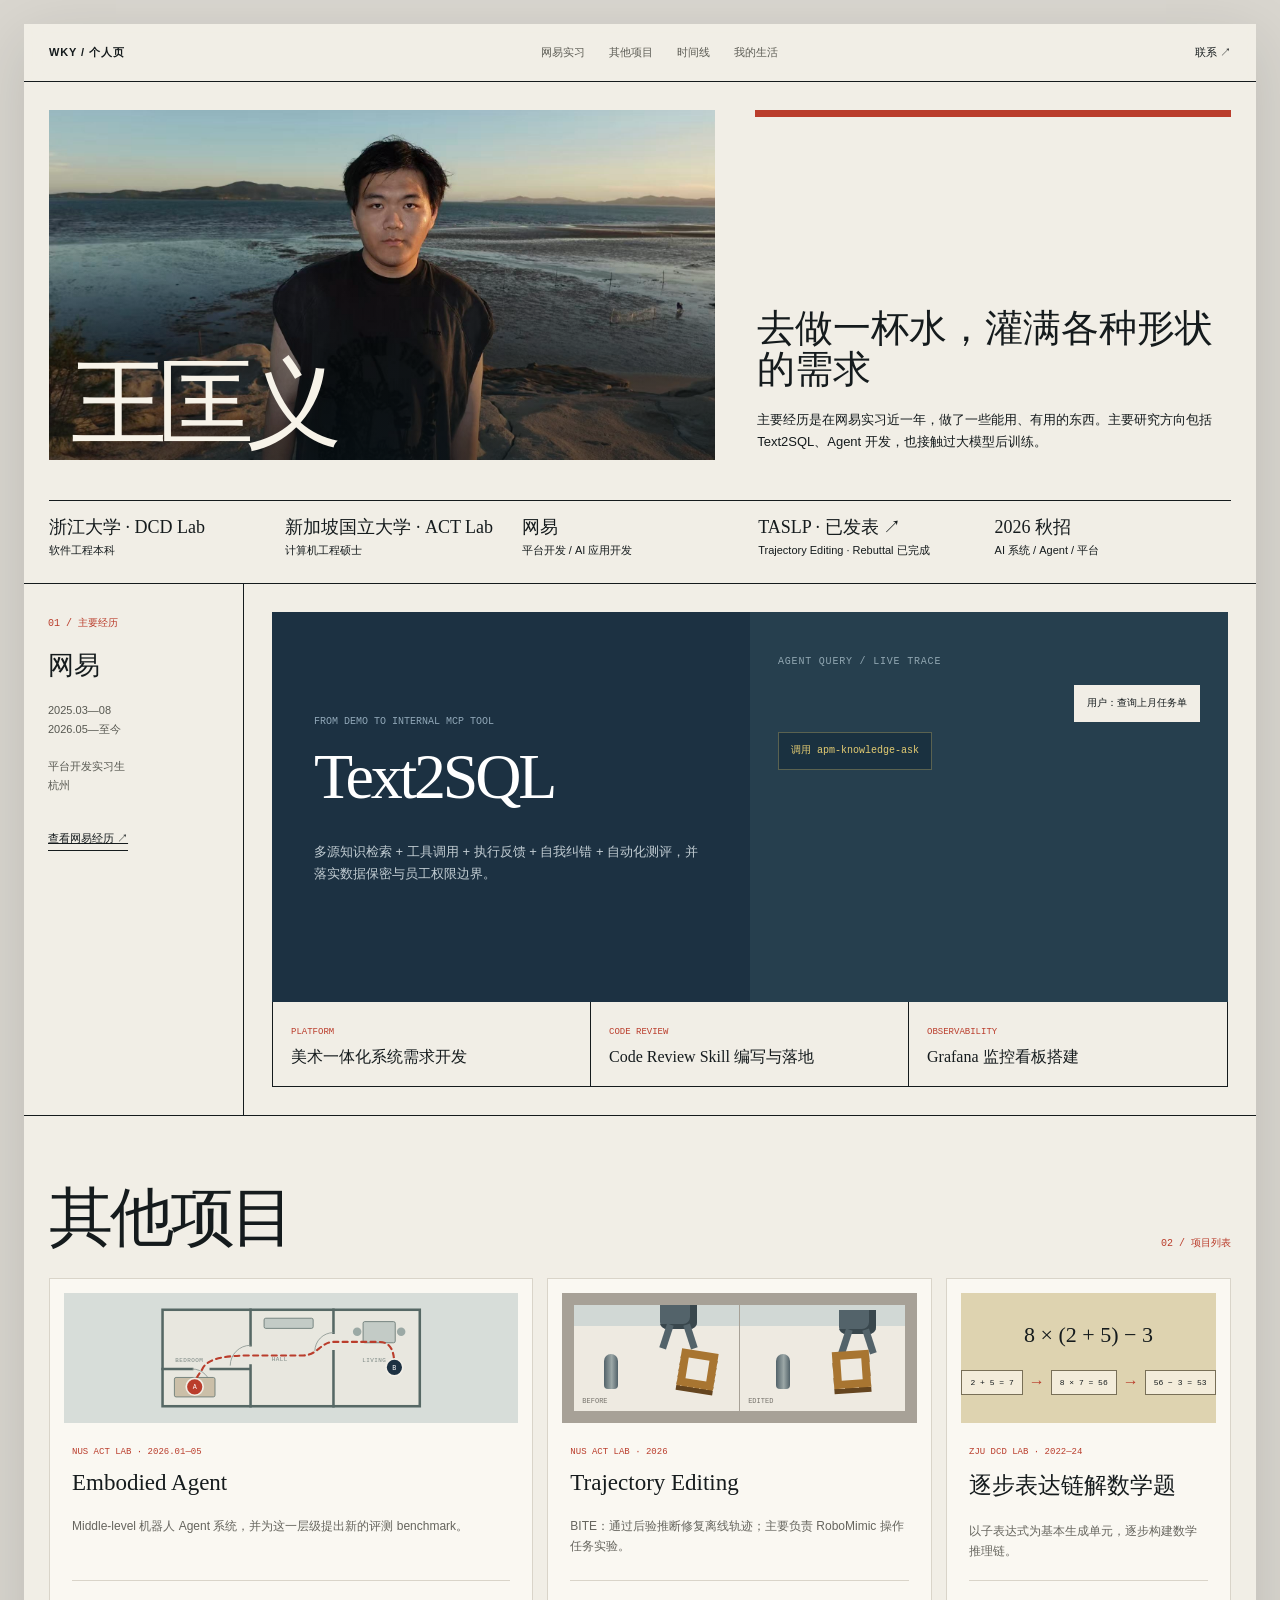
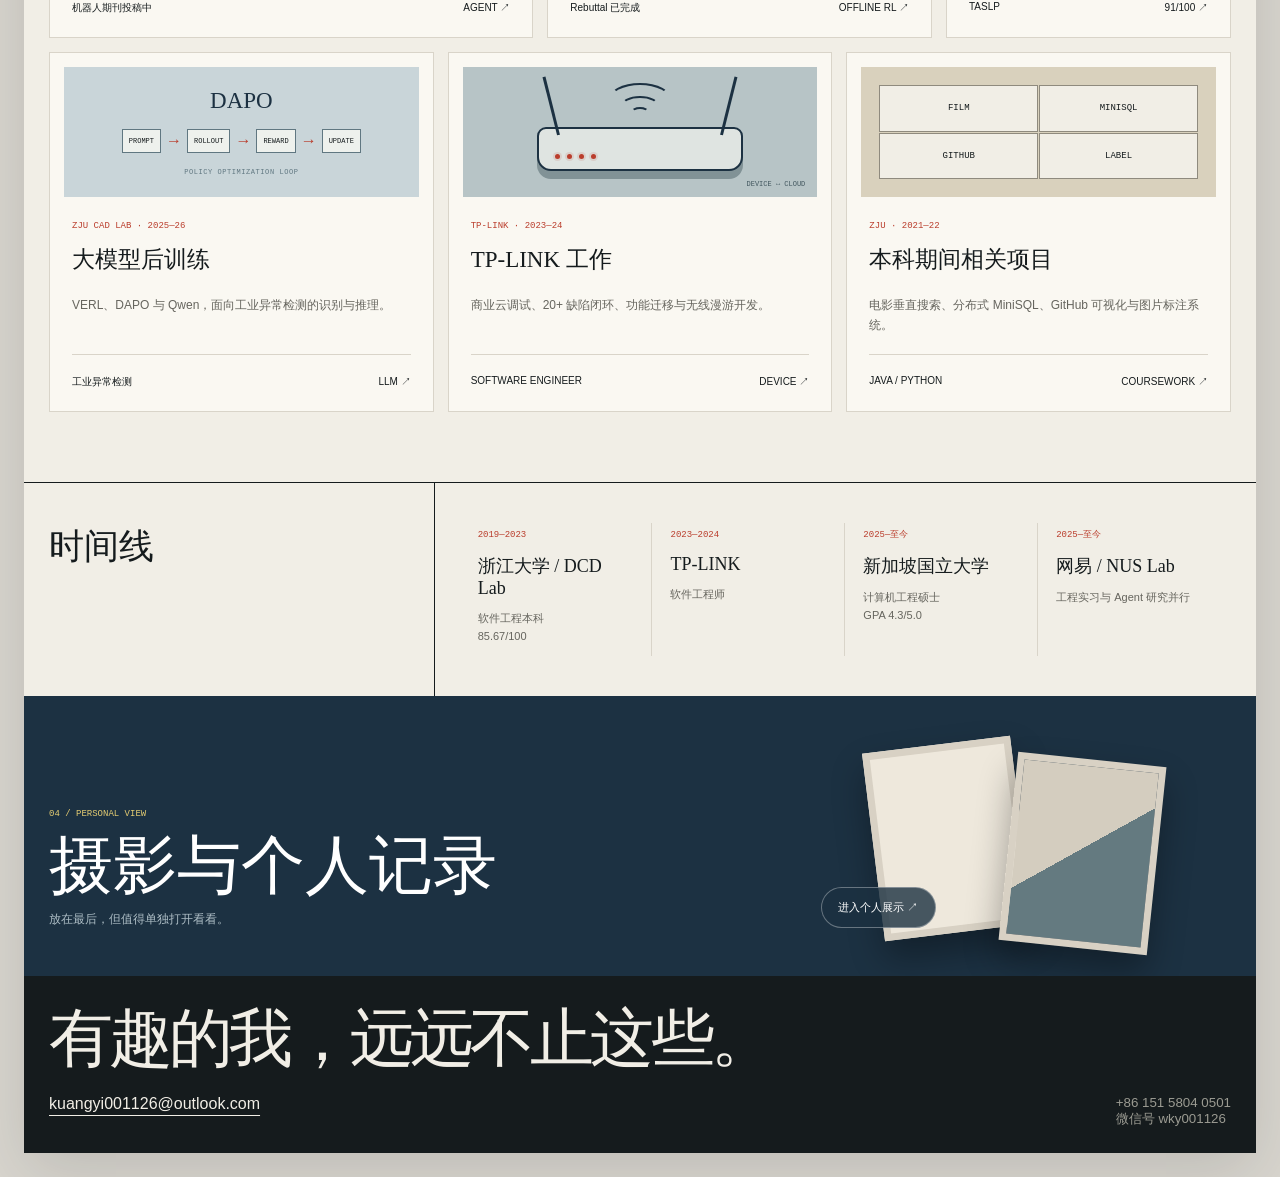
==== commit f983b0de: "Use full Chinese university names" ====
--- a/index.html
+++ b/index.html
@@ -17,7 +17,7 @@
 <body>
   <header class="nav"><b>WKY / 个人页</b><nav><a href="#netease">网易实习</a><a href="#projects">其他项目</a><a href="#profile">时间线</a><a href="personal/index.html">我的生活</a></nav><button class="nav-contact" type="button" data-contact-open>联系 ↗</button></header>
   <main>
-    <section class="hero"><div class="hero-top"><div class="portrait-stage"><img src="assets/personal-hero.jpg" alt="王匡义在海边的个人照"><h1>王匡义</h1></div><div class="hero-intro"><h2>去做一杯水，灌满各种形状的需求</h2><p>主要经历是在网易实习近一年，做了一些能用、有用的东西。主要研究方向包括 Text2SQL、Agent 开发，也接触过大模型后训练。</p></div></div><div class="factbar"><div class="fact"><b>ZJU · DCD Lab</b>软件工程本科</div><div class="fact"><b>NUS · ACT Lab</b>计算机工程硕士</div><div class="fact"><b>网易</b>平台开发 / AI 应用开发</div><a class="fact fact-link" href="https://ieeexplore.ieee.org/document/10552332/authors#authors" target="_blank" rel="noreferrer"><b>TASLP · 已发表 ↗</b>Trajectory Editing · Rebuttal 已完成</a><div class="fact fact-recruit"><b>2026 秋招</b>AI 系统 / Agent / 平台</div></div></section>
+    <section class="hero"><div class="hero-top"><div class="portrait-stage"><img src="assets/personal-hero.jpg" alt="王匡义在海边的个人照"><h1>王匡义</h1></div><div class="hero-intro"><h2>去做一杯水，灌满各种形状的需求</h2><p>主要经历是在网易实习近一年，做了一些能用、有用的东西。主要研究方向包括 Text2SQL、Agent 开发，也接触过大模型后训练。</p></div></div><div class="factbar"><div class="fact"><b>浙江大学 · DCD Lab</b>软件工程本科</div><div class="fact"><b>新加坡国立大学 · ACT Lab</b>计算机工程硕士</div><div class="fact"><b>网易</b>平台开发 / AI 应用开发</div><a class="fact fact-link" href="https://ieeexplore.ieee.org/document/10552332/authors#authors" target="_blank" rel="noreferrer"><b>TASLP · 已发表 ↗</b>Trajectory Editing · Rebuttal 已完成</a><div class="fact fact-recruit"><b>2026 秋招</b>AI 系统 / Agent / 平台</div></div></section>
     <section class="feature" id="netease"><aside class="rail"><small>01 / 主要经历</small><h2>网易</h2><p>2025.03—08<br>2026.05—至今<br><br>平台开发实习生<br>杭州</p><a class="feature-link" href="projects/text2sql/index.html">查看网易经历 ↗</a></aside><div class="feature-main"><div class="feature-visual reveal"><div class="query"><small>FROM DEMO TO INTERNAL MCP TOOL</small><h2>Text2SQL</h2><p>多源知识检索 + 工具调用 + 执行反馈 + 自我纠错 + 自动化测评，并落实数据保密与员工权限边界。</p></div><div class="agent-console" aria-label="一次 Agent 查询公司数据的演示"><div class="agent-thread"><div class="agent-status">AGENT QUERY / LIVE TRACE</div><div class="agent-line user">用户：查询上月任务单</div><div class="agent-line tool">调用 apm-knowledge-ask</div><div class="agent-line">返回：请确认月份口径，默认为结算月。</div><div class="agent-line user">用户：结算月，查询</div><div class="agent-line tool">调用 apm-query-ask</div><div class="agent-line agent-cursor">返回：上月任务单共 XX 条</div></div></div></div><div class="feature-caption"><div class="cap"><small>PLATFORM</small><b>美术一体化系统需求开发</b></div><div class="cap"><small>CODE REVIEW</small><b>Code Review Skill 编写与落地</b></div><div class="cap"><small>OBSERVABILITY</small><b>Grafana 监控看板搭建</b></div></div></div></section>
     <section class="projects" id="projects"><header class="section-head"><h2>其他项目</h2><span>02 / 项目列表</span></header><div class="project-grid">
       <a class="card reveal" href="projects/embodied-agent/index.html"><div class="poster p-agent"><svg class="floorplan" viewBox="0 0 320 130" role="img" aria-label="Agent 从卧室 A 经过门洞和走廊到达客厅 B 的俯视路径"><rect class="floor-shell" x="8" y="8" width="304" height="114"/><path class="floor-wall" d="M112 8V50 M112 74V122 M210 8V35 M210 57V122 M8 78H43 M65 78H112"/><path class="floor-door" d="M112 50A24 24 0 0 0 88 74 M210 35A22 22 0 0 0 188 57 M43 78A22 22 0 0 1 65 100"/><rect class="floor-bed" x="22" y="88" width="48" height="23" rx="2"/><rect class="floor-table" x="245" y="22" width="38" height="25" rx="2"/><circle class="floor-chair" cx="238" cy="34" r="5"/><circle class="floor-chair" cx="290" cy="34" r="5"/><rect class="floor-cabinet" x="128" y="18" width="58" height="12" rx="2"/><text class="floor-label" x="23" y="70">BEDROOM</text><text class="floor-label" x="137" y="68">HALL</text><text class="floor-label" x="244" y="70">LIVING</text><path class="agent-route" d="M46 99 C46 88 52 84 55 78 C61 65 84 62 112 62 L174 62 C191 62 195 46 210 46 L264 46 C280 46 282 61 282 76"/><circle class="point point-a" cx="46" cy="99" r="10"/><text class="point-text" x="46" y="102">A</text><circle class="point point-b" cx="282" cy="76" r="10"/><text class="point-text" x="282" y="79">B</text></svg></div><small>NUS ACT LAB · 2026.01—05</small><h3>Embodied Agent</h3><p>Middle-level 机器人 Agent 系统，并为这一层级提出新的评测 benchmark。</p><footer><span>机器人期刊投稿中</span><span>AGENT ↗</span></footer></a>
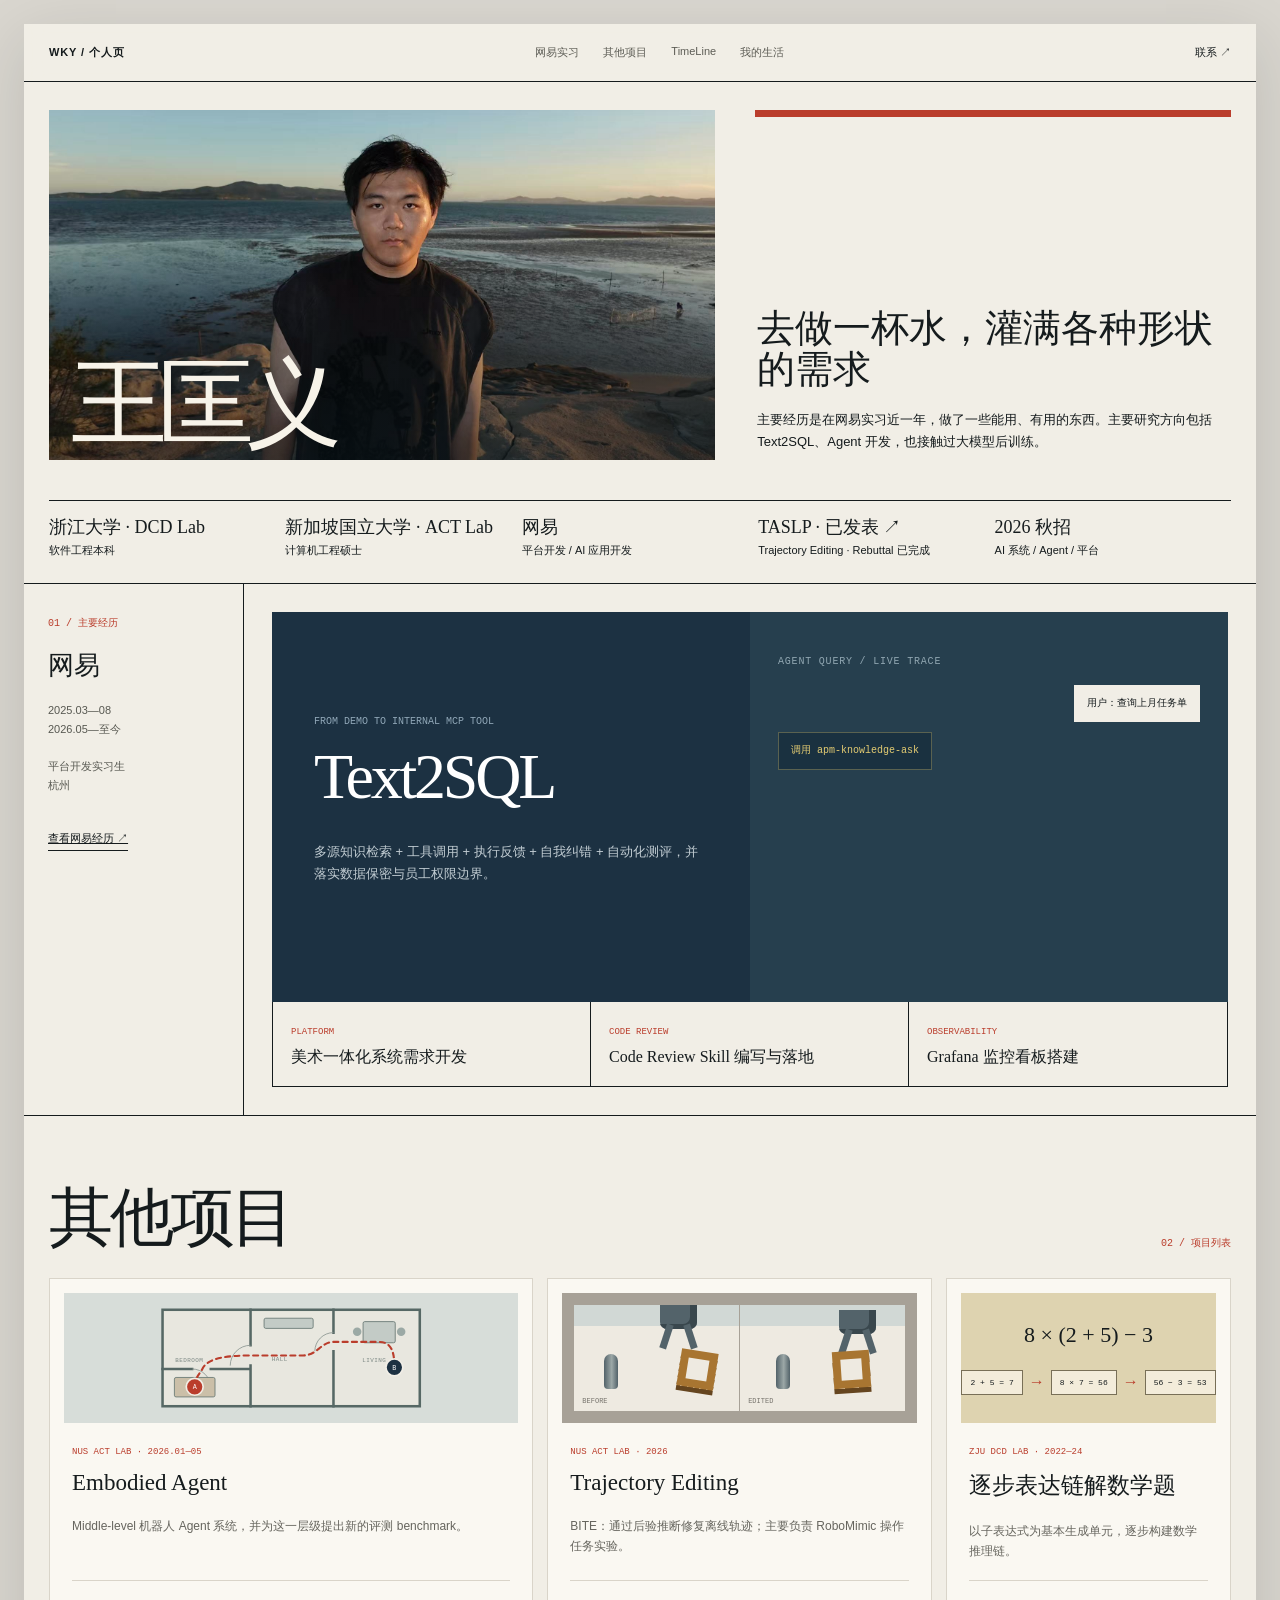
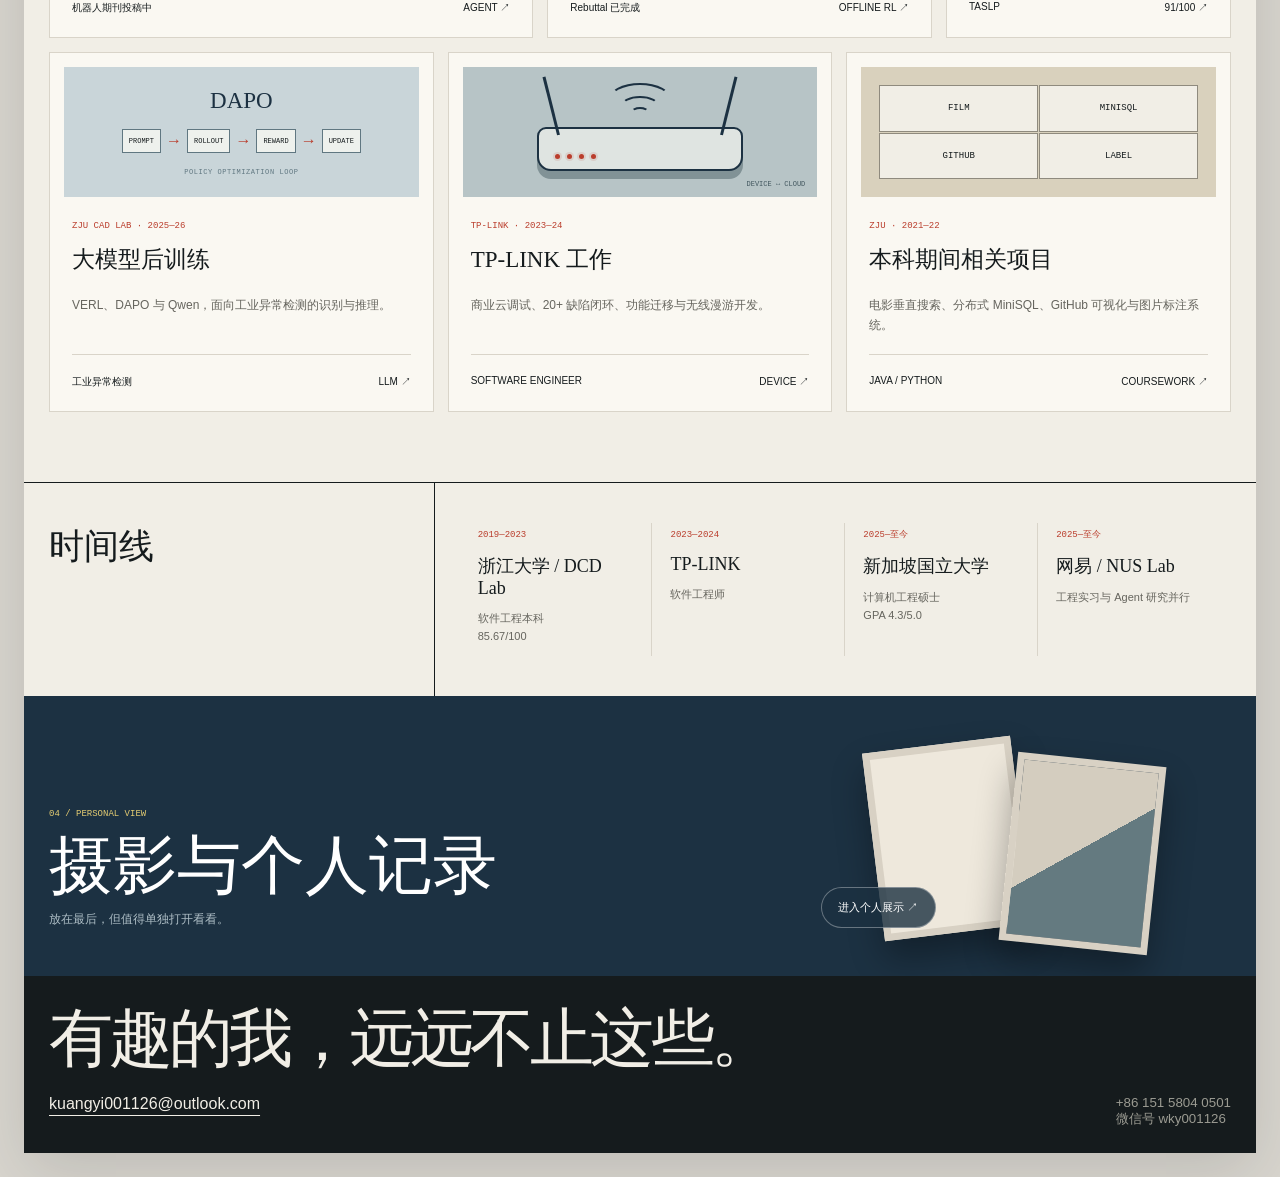
==== commit 4b6dc820: "feat: add visual interview timeline" ====
--- a/index.html
+++ b/index.html
@@ -15,7 +15,7 @@
   <link rel="stylesheet" href="assets/home-v2.css">
 </head>
 <body>
-  <header class="nav"><b>WKY / 个人页</b><nav><a href="#netease">网易实习</a><a href="#projects">其他项目</a><a href="#profile">时间线</a><a href="personal/index.html">我的生活</a></nav><button class="nav-contact" type="button" data-contact-open>联系 ↗</button></header>
+  <header class="nav"><b>WKY / 个人页</b><nav><a href="#netease">网易实习</a><a href="#projects">其他项目</a><a class="nav-timeline" href="timeline/index.html">TimeLine</a><a href="personal/index.html">我的生活</a></nav><button class="nav-contact" type="button" data-contact-open>联系 ↗</button></header>
   <main>
     <section class="hero"><div class="hero-top"><div class="portrait-stage"><img src="assets/personal-hero.jpg" alt="王匡义在海边的个人照"><h1>王匡义</h1></div><div class="hero-intro"><h2>去做一杯水，灌满各种形状的需求</h2><p>主要经历是在网易实习近一年，做了一些能用、有用的东西。主要研究方向包括 Text2SQL、Agent 开发，也接触过大模型后训练。</p></div></div><div class="factbar"><div class="fact"><b>浙江大学 · DCD Lab</b>软件工程本科</div><div class="fact"><b>新加坡国立大学 · ACT Lab</b>计算机工程硕士</div><div class="fact"><b>网易</b>平台开发 / AI 应用开发</div><a class="fact fact-link" href="https://ieeexplore.ieee.org/document/10552332/authors#authors" target="_blank" rel="noreferrer"><b>TASLP · 已发表 ↗</b>Trajectory Editing · Rebuttal 已完成</a><div class="fact fact-recruit"><b>2026 秋招</b>AI 系统 / Agent / 平台</div></div></section>
     <section class="feature" id="netease"><aside class="rail"><small>01 / 主要经历</small><h2>网易</h2><p>2025.03—08<br>2026.05—至今<br><br>平台开发实习生<br>杭州</p><a class="feature-link" href="projects/text2sql/index.html">查看网易经历 ↗</a></aside><div class="feature-main"><div class="feature-visual reveal"><div class="query"><small>FROM DEMO TO INTERNAL MCP TOOL</small><h2>Text2SQL</h2><p>多源知识检索 + 工具调用 + 执行反馈 + 自我纠错 + 自动化测评，并落实数据保密与员工权限边界。</p></div><div class="agent-console" aria-label="一次 Agent 查询公司数据的演示"><div class="agent-thread"><div class="agent-status">AGENT QUERY / LIVE TRACE</div><div class="agent-line user">用户：查询上月任务单</div><div class="agent-line tool">调用 apm-knowledge-ask</div><div class="agent-line">返回：请确认月份口径，默认为结算月。</div><div class="agent-line user">用户：结算月，查询</div><div class="agent-line tool">调用 apm-query-ask</div><div class="agent-line agent-cursor">返回：上月任务单共 XX 条</div></div></div></div><div class="feature-caption"><div class="cap"><small>PLATFORM</small><b>美术一体化系统需求开发</b></div><div class="cap"><small>CODE REVIEW</small><b>Code Review Skill 编写与落地</b></div><div class="cap"><small>OBSERVABILITY</small><b>Grafana 监控看板搭建</b></div></div></div></section>
@@ -45,6 +45,20 @@
       agentTimers.push(setTimeout(runAgentTrace,350+agentLines.length*900+3000));
     }
     runAgentTrace();reducedMotion.addEventListener('change',runAgentTrace);
+    const portfolioReturnKey='wky-portfolio-return',portfolioRestoreKey='wky-portfolio-restore';
+    function savePortfolioPosition(){try{sessionStorage.setItem(portfolioReturnKey,JSON.stringify({path:location.pathname,y:scrollY,savedAt:Date.now()}))}catch{}}
+    document.querySelectorAll('a[href^="projects/"]').forEach(link=>link.addEventListener('click',savePortfolioPosition));
+    function restorePortfolioPosition(){
+      try{
+        if(sessionStorage.getItem(portfolioRestoreKey)!=='1')return;
+        sessionStorage.removeItem(portfolioRestoreKey);
+        const saved=JSON.parse(sessionStorage.getItem(portfolioReturnKey)||'null');sessionStorage.removeItem(portfolioReturnKey);
+        if(!saved||saved.path!==location.pathname||Date.now()-saved.savedAt>=6*60*60*1000)return;
+        const root=document.documentElement,previous=root.style.scrollBehavior;root.style.scrollBehavior='auto';
+        requestAnimationFrame(()=>requestAnimationFrame(()=>{scrollTo(0,Math.min(saved.y,Math.max(0,root.scrollHeight-innerHeight)));root.style.scrollBehavior=previous}));
+      }catch{}
+    }
+    addEventListener('pageshow',restorePortfolioPosition);
     const contactModal=document.querySelector('.contact-modal'),contactOpen=document.querySelector('[data-contact-open]'),contactClose=document.querySelector('.contact-close');
     function setContact(open){contactModal.classList.toggle('show',open);document.body.style.overflow=open?'hidden':'';if(open)contactClose.focus();else contactOpen.focus()}
     contactOpen.addEventListener('click',()=>setContact(true));contactClose.addEventListener('click',()=>setContact(false));contactModal.addEventListener('click',event=>{if(event.target===contactModal)setContact(false)});document.addEventListener('keydown',event=>{if(event.key==='Escape'&&contactModal.classList.contains('show'))setContact(false)});
--- a/assets/home-v2.css
+++ b/assets/home-v2.css
@@ -513,6 +513,21 @@
 .contact-item a { text-underline-offset: 5px; }
 
 @media (max-width: 800px) {
+  .nav nav {
+    display: flex;
+    margin: 0 0 0 auto;
+  }
+
+  .nav nav a:not(.nav-timeline) { display: none; }
+
+  .nav-timeline {
+    padding: 7px 11px;
+    border: 1px solid var(--ink);
+    border-radius: 999px;
+  }
+
+  .nav-contact { margin-left: 10px; }
+
   .hero { padding: 20px 16px 24px; }
   .hero-top { display: block; }
   .portrait-stage {
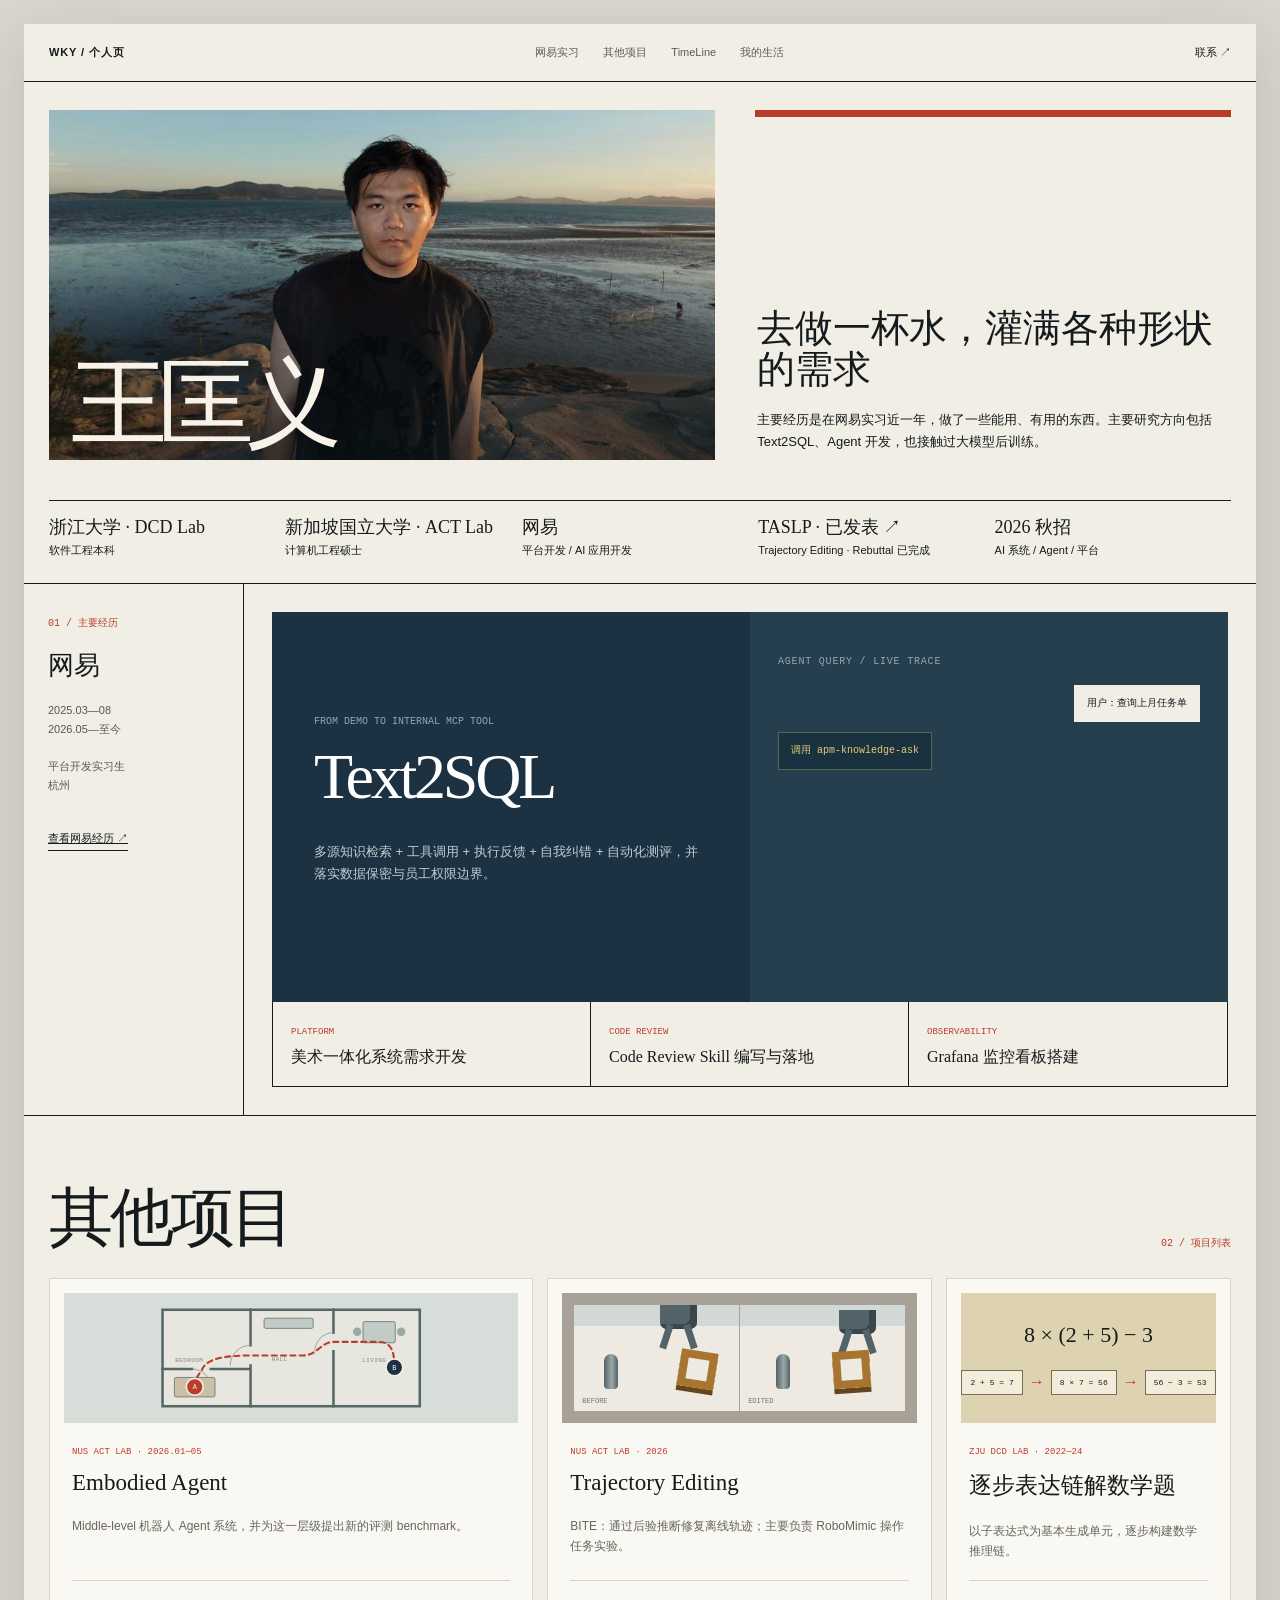
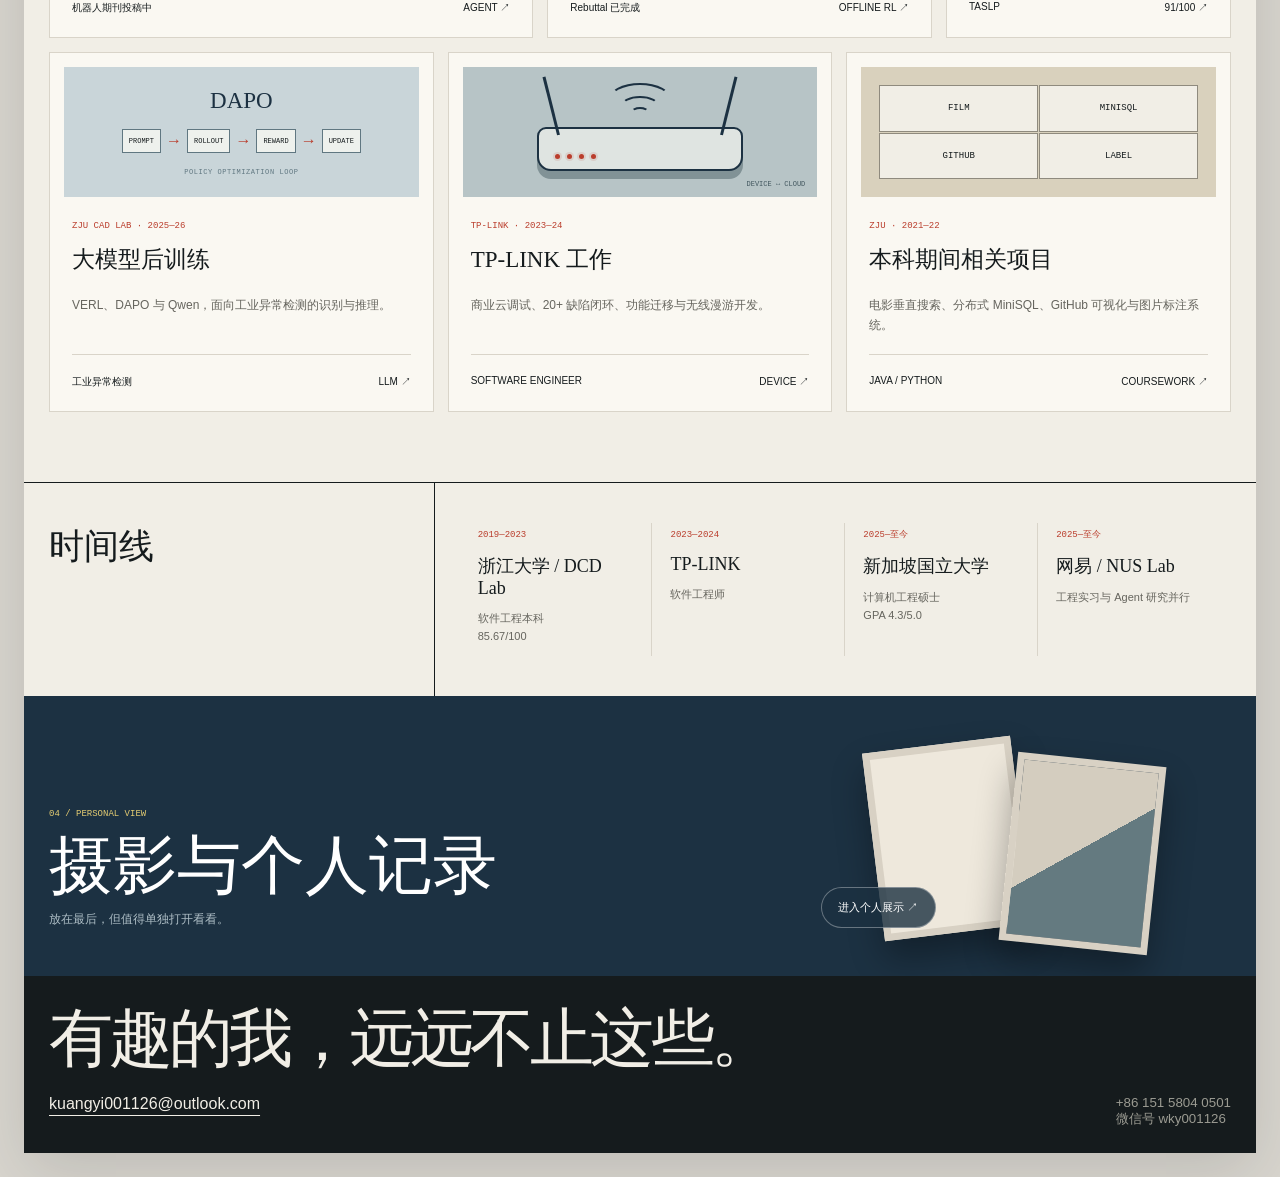
==== commit 041d637a: "fix: migrate Netease experience page to netease URL" ====
--- a/index.html
+++ b/index.html
@@ -18,7 +18,7 @@
   <header class="nav"><b>WKY / 个人页</b><nav><a href="#netease">网易实习</a><a href="#projects">其他项目</a><a class="nav-timeline" href="timeline/index.html">TimeLine</a><a href="personal/index.html">我的生活</a></nav><button class="nav-contact" type="button" data-contact-open>联系 ↗</button></header>
   <main>
     <section class="hero"><div class="hero-top"><div class="portrait-stage"><img src="assets/personal-hero.jpg" alt="王匡义在海边的个人照"><h1>王匡义</h1></div><div class="hero-intro"><h2>去做一杯水，灌满各种形状的需求</h2><p>主要经历是在网易实习近一年，做了一些能用、有用的东西。主要研究方向包括 Text2SQL、Agent 开发，也接触过大模型后训练。</p></div></div><div class="factbar"><div class="fact"><b>浙江大学 · DCD Lab</b>软件工程本科</div><div class="fact"><b>新加坡国立大学 · ACT Lab</b>计算机工程硕士</div><div class="fact"><b>网易</b>平台开发 / AI 应用开发</div><a class="fact fact-link" href="https://ieeexplore.ieee.org/document/10552332/authors#authors" target="_blank" rel="noreferrer"><b>TASLP · 已发表 ↗</b>Trajectory Editing · Rebuttal 已完成</a><div class="fact fact-recruit"><b>2026 秋招</b>AI 系统 / Agent / 平台</div></div></section>
-    <section class="feature" id="netease"><aside class="rail"><small>01 / 主要经历</small><h2>网易</h2><p>2025.03—08<br>2026.05—至今<br><br>平台开发实习生<br>杭州</p><a class="feature-link" href="projects/text2sql/index.html">查看网易经历 ↗</a></aside><div class="feature-main"><div class="feature-visual reveal"><div class="query"><small>FROM DEMO TO INTERNAL MCP TOOL</small><h2>Text2SQL</h2><p>多源知识检索 + 工具调用 + 执行反馈 + 自我纠错 + 自动化测评，并落实数据保密与员工权限边界。</p></div><div class="agent-console" aria-label="一次 Agent 查询公司数据的演示"><div class="agent-thread"><div class="agent-status">AGENT QUERY / LIVE TRACE</div><div class="agent-line user">用户：查询上月任务单</div><div class="agent-line tool">调用 apm-knowledge-ask</div><div class="agent-line">返回：请确认月份口径，默认为结算月。</div><div class="agent-line user">用户：结算月，查询</div><div class="agent-line tool">调用 apm-query-ask</div><div class="agent-line agent-cursor">返回：上月任务单共 XX 条</div></div></div></div><div class="feature-caption"><div class="cap"><small>PLATFORM</small><b>美术一体化系统需求开发</b></div><div class="cap"><small>CODE REVIEW</small><b>Code Review Skill 编写与落地</b></div><div class="cap"><small>OBSERVABILITY</small><b>Grafana 监控看板搭建</b></div></div></div></section>
+    <section class="feature" id="netease"><aside class="rail"><small>01 / 主要经历</small><h2>网易</h2><p>2025.03—08<br>2026.05—至今<br><br>平台开发实习生<br>杭州</p><a class="feature-link" href="projects/netease/index.html">查看网易经历 ↗</a></aside><div class="feature-main"><div class="feature-visual reveal"><div class="query"><small>FROM DEMO TO INTERNAL MCP TOOL</small><h2>Text2SQL</h2><p>多源知识检索 + 工具调用 + 执行反馈 + 自我纠错 + 自动化测评，并落实数据保密与员工权限边界。</p></div><div class="agent-console" aria-label="一次 Agent 查询公司数据的演示"><div class="agent-thread"><div class="agent-status">AGENT QUERY / LIVE TRACE</div><div class="agent-line user">用户：查询上月任务单</div><div class="agent-line tool">调用 apm-knowledge-ask</div><div class="agent-line">返回：请确认月份口径，默认为结算月。</div><div class="agent-line user">用户：结算月，查询</div><div class="agent-line tool">调用 apm-query-ask</div><div class="agent-line agent-cursor">返回：上月任务单共 XX 条</div></div></div></div><div class="feature-caption"><div class="cap"><small>PLATFORM</small><b>美术一体化系统需求开发</b></div><div class="cap"><small>CODE REVIEW</small><b>Code Review Skill 编写与落地</b></div><div class="cap"><small>OBSERVABILITY</small><b>Grafana 监控看板搭建</b></div></div></div></section>
     <section class="projects" id="projects"><header class="section-head"><h2>其他项目</h2><span>02 / 项目列表</span></header><div class="project-grid">
       <a class="card reveal" href="projects/embodied-agent/index.html"><div class="poster p-agent"><svg class="floorplan" viewBox="0 0 320 130" role="img" aria-label="Agent 从卧室 A 经过门洞和走廊到达客厅 B 的俯视路径"><rect class="floor-shell" x="8" y="8" width="304" height="114"/><path class="floor-wall" d="M112 8V50 M112 74V122 M210 8V35 M210 57V122 M8 78H43 M65 78H112"/><path class="floor-door" d="M112 50A24 24 0 0 0 88 74 M210 35A22 22 0 0 0 188 57 M43 78A22 22 0 0 1 65 100"/><rect class="floor-bed" x="22" y="88" width="48" height="23" rx="2"/><rect class="floor-table" x="245" y="22" width="38" height="25" rx="2"/><circle class="floor-chair" cx="238" cy="34" r="5"/><circle class="floor-chair" cx="290" cy="34" r="5"/><rect class="floor-cabinet" x="128" y="18" width="58" height="12" rx="2"/><text class="floor-label" x="23" y="70">BEDROOM</text><text class="floor-label" x="137" y="68">HALL</text><text class="floor-label" x="244" y="70">LIVING</text><path class="agent-route" d="M46 99 C46 88 52 84 55 78 C61 65 84 62 112 62 L174 62 C191 62 195 46 210 46 L264 46 C280 46 282 61 282 76"/><circle class="point point-a" cx="46" cy="99" r="10"/><text class="point-text" x="46" y="102">A</text><circle class="point point-b" cx="282" cy="76" r="10"/><text class="point-text" x="282" y="79">B</text></svg></div><small>NUS ACT LAB · 2026.01—05</small><h3>Embodied Agent</h3><p>Middle-level 机器人 Agent 系统，并为这一层级提出新的评测 benchmark。</p><footer><span>机器人期刊投稿中</span><span>AGENT ↗</span></footer></a>
       <a class="card reveal" href="projects/generative-policy/index.html"><div class="poster p-trajectory" aria-label="机械臂操作轨迹编辑的前后对比示意图"><div class="manip-frame"><i class="gripper"></i><i class="peg"></i><i class="fixture"></i><span>BEFORE</span></div><div class="manip-frame edited"><i class="gripper"></i><i class="peg"></i><i class="fixture"></i><span>EDITED</span></div></div><small>NUS ACT LAB · 2026</small><h3>Trajectory Editing</h3><p>BITE：通过后验推断修复离线轨迹；主要负责 RoboMimic 操作任务实验。</p><footer><span>Rebuttal 已完成</span><span>OFFLINE RL ↗</span></footer></a>
--- a/assets/home-v2.css
+++ b/assets/home-v2.css
@@ -6,6 +6,17 @@
   color: inherit;
   font: inherit;
   cursor: pointer;
+}
+
+.nav nav {
+  align-items: center;
+}
+
+.nav nav a {
+  display: inline-flex;
+  align-items: center;
+  min-height: 32px;
+  line-height: 1;
 }
 
 .hero {
